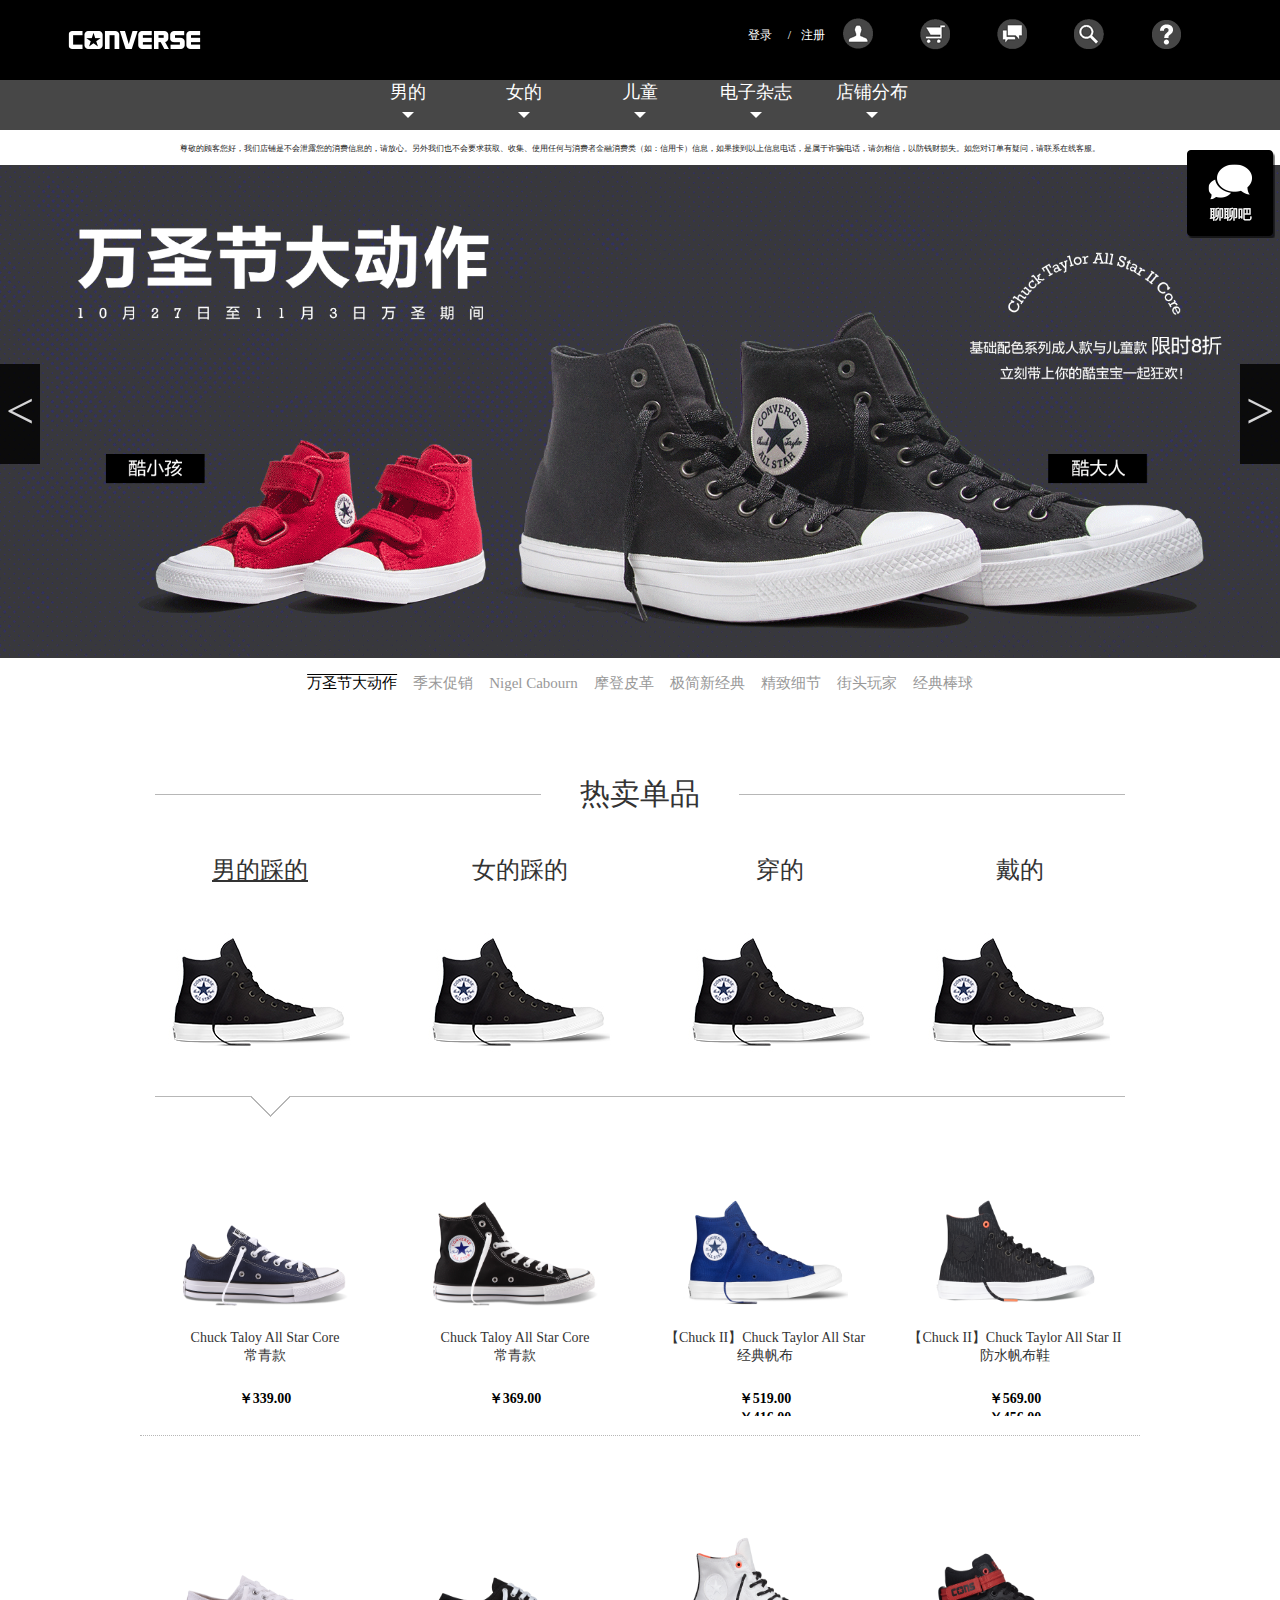
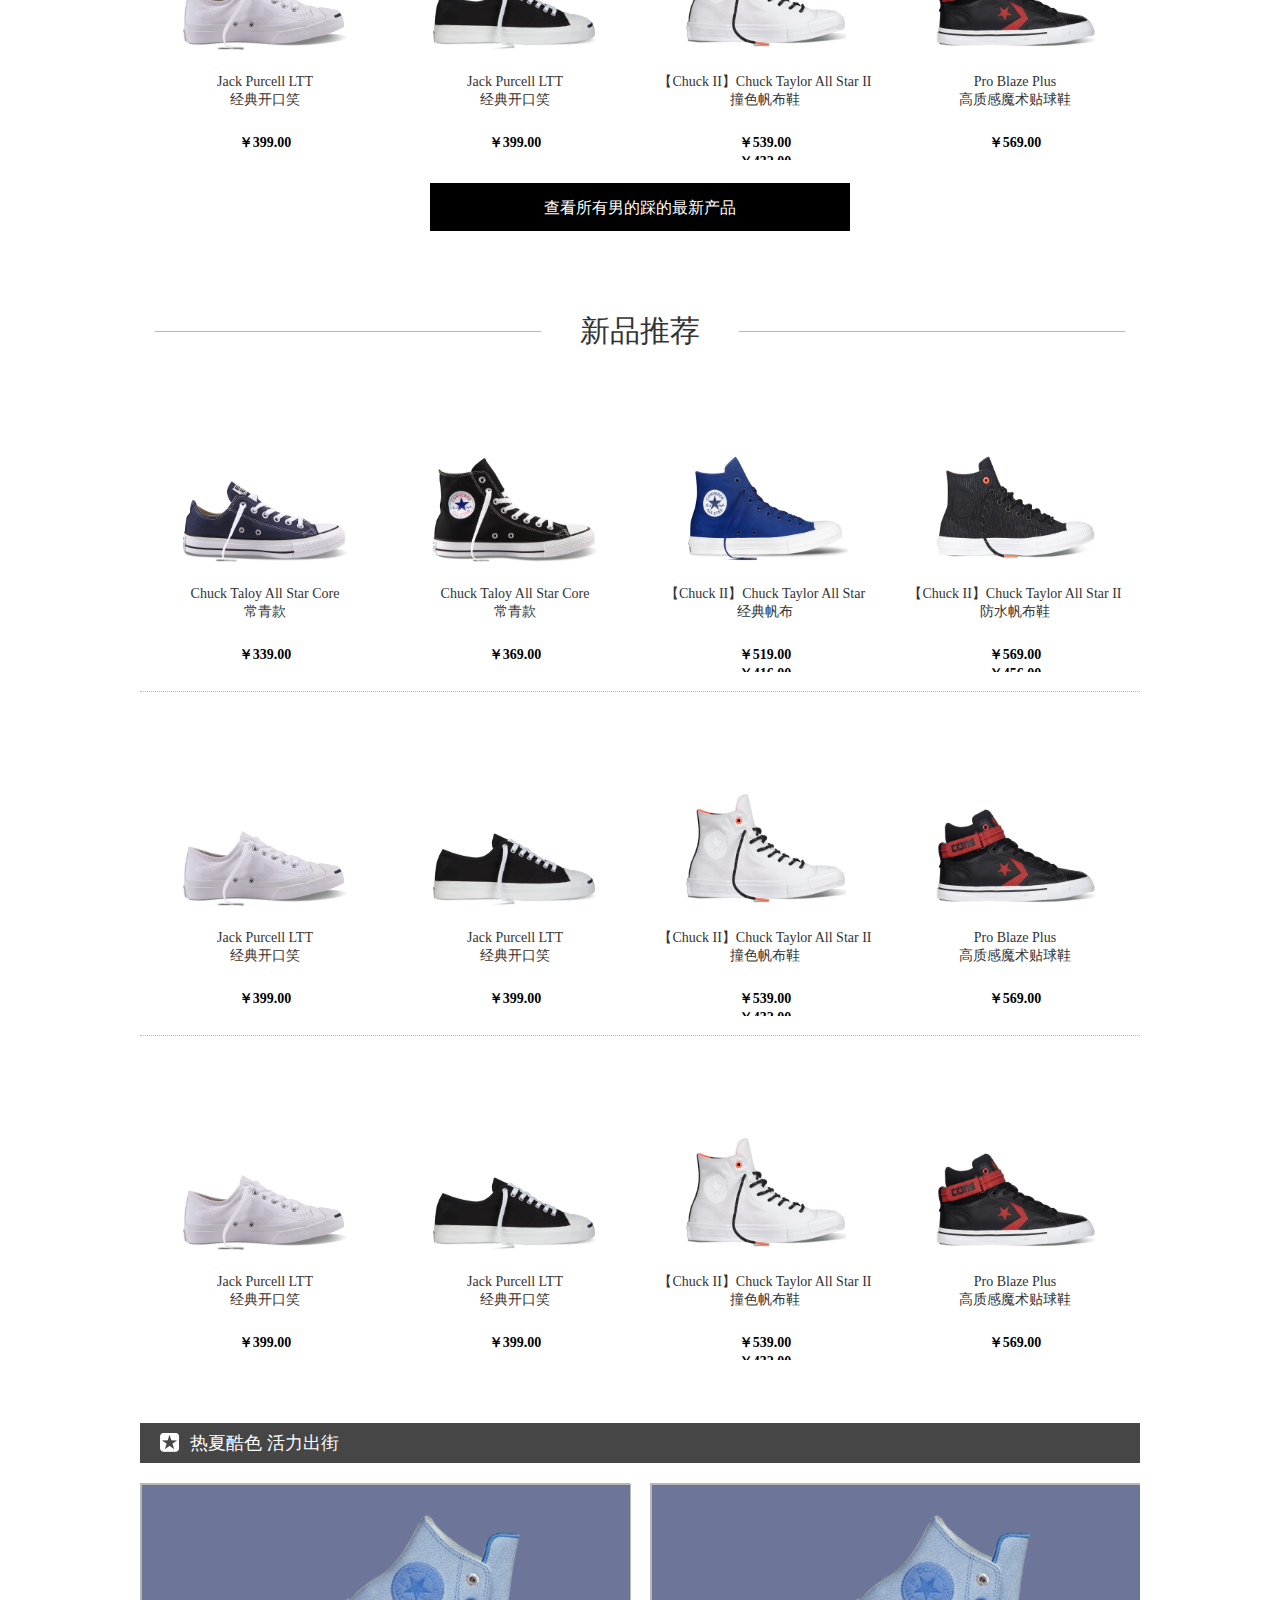
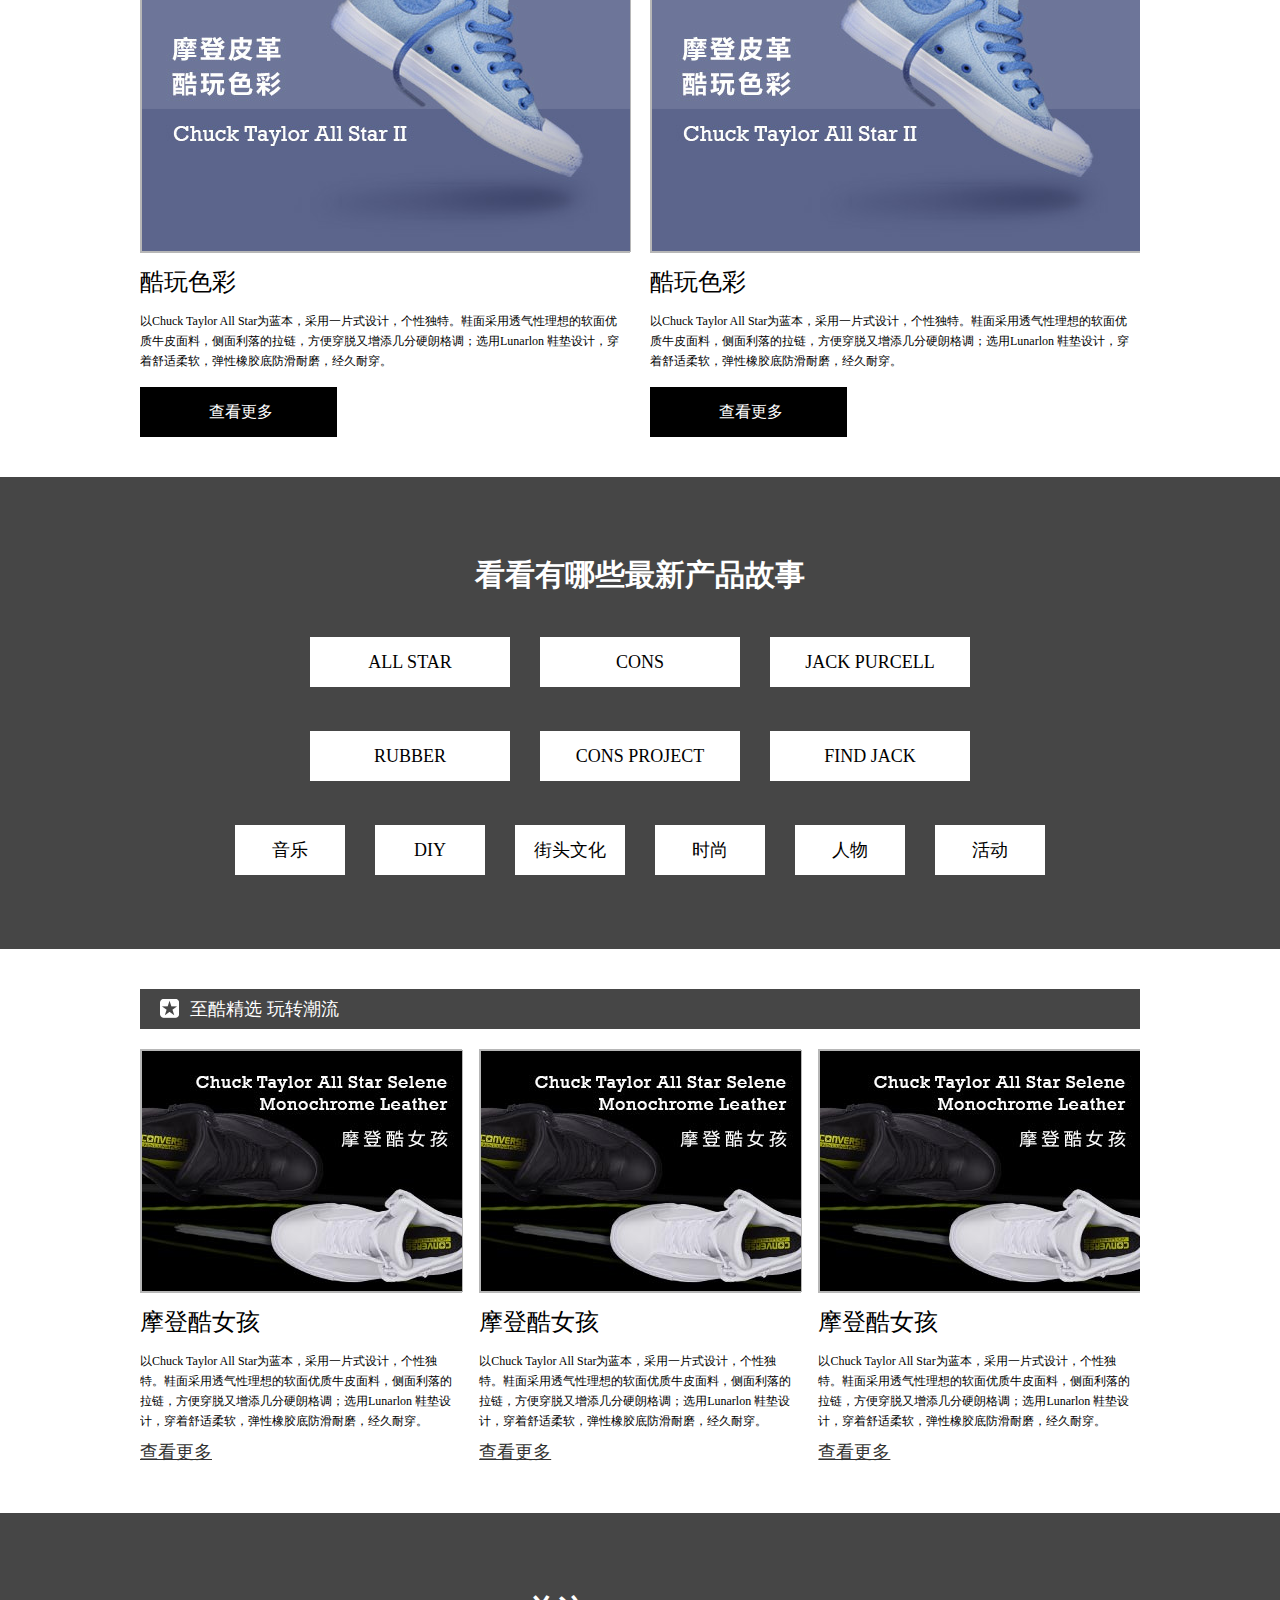
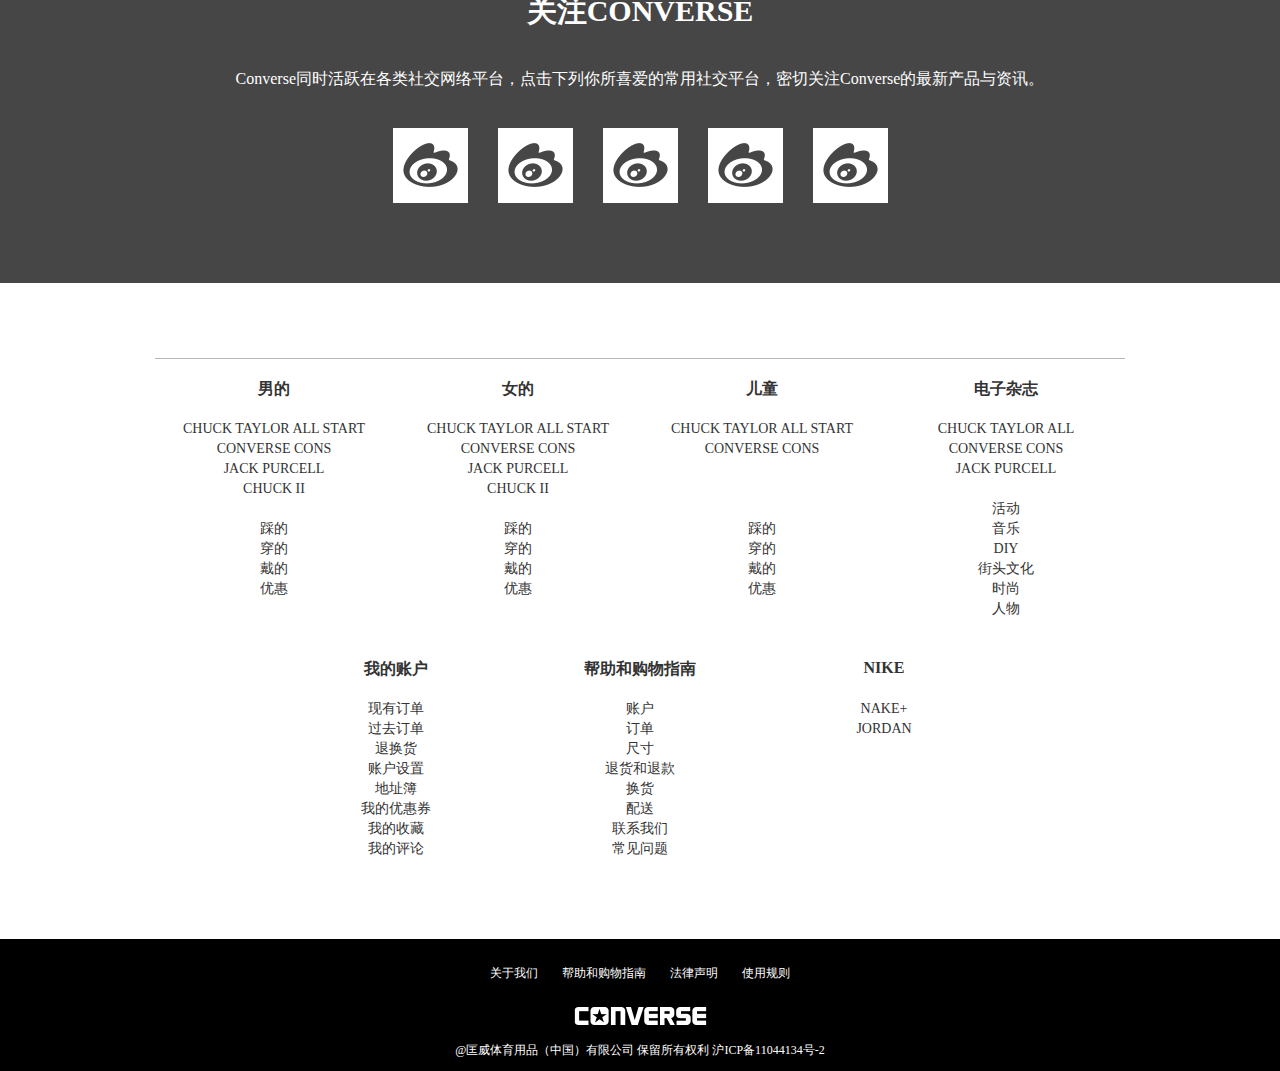
==== converse/index.html @ 23841993 "第一次项目提交" ====
<!doctype html>
<html>
	<head>
		<title>匡威(CONVERSE)中国官方商城 - 匡威官方网站,正品匡威全系列,新品首发独家平台</title>
		<meta charset = "utf-8" />
		<link rel="stylesheet" type="text/css" href="css/index_css.css"/>
		<style type="text/css">
		</style>
		<script type="text/javascript" src = "js/perfect_startMove.js"></script>
		<script type="text/javascript" src = "js/jquery-1.11.3.js"></script>
		<script type="text/javascript" src = "js/getjson.js"></script>
		<script type="text/javascript" src = "js/banner.js"></script>
		<script type="text/javascript" src = "js/topsport.js"></script>
		<script type="text/javascript" src = 'js/hot.js'></script>
		<script type = "text/javascript">
			$(function(){
				

			})
		</script>
	</head>
	<body>
		<div class = "nav_shadow"></div>
		<div class = "bgall"></div>
		<div class = "nav">
			<div class = "nav_top">
				<div class = "ntsmall">
					<div class = "logo"><a href="index.html"></a></div>
					<div class = "rgt"><a href=""><img src="img/help.png"/></a></div>
					<div class = "rgt search"><p><img src="img/search.png"/></p></div>
					<div class = "rgt"><p><img src="img/chatt.png"/></p></div>
					<div class = "rgt"><p><img src="img/shopcar.png"/></p></div>
					<div class = "rgt" style = "width: auto; font-size: 12px;">
						<p class = "log" style = "margin: 0; padding-right: 10px;  float: left;"><span>登录</span></p>
						<span style = "padding-right: 10px; float: left;">/</span>
						<p class = "reg" style = "margin: 0; padding-right: 12px; float: left;"><span>注册</span></p>
						<p class = "login" style = "margin-top: 10px; margin-left: 0; float: left;"><img src="img/users.png"/></p>
					</div>
				</div>
			</div>
			<div class = "conceal">
				<div class = "loding">
					<div class = "L-box">
						<div class = "lgn">
							<dl class = "tabL">
								<dt>还未注册？</dt>
								<div class = "reg taB">
									注册账户
								</div>
							</dl>
							<dl class = "tabC">
								<dt>您可以直接登录</dt>
								<dd class = "tCL"><a href=""></a></dd>
								<dd class = "tCL"><a href=""></a></dd>
								<dd class = "tCL"><a href=""></a></dd>
								<dd class = "tCL"><a href=""></a></dd>
								<dd class = "tCL"><a href=""></a></dd>
							</dl>
							<dl class = "tabR">
								<dt>已经成为会员？</dt>
								<dd class = "phNmb">
									<input text = "text"/>
									<span>邮箱/手机</span>
									<span class = "error">请输入有效的电子邮箱/手机号码！</span>
								</dd>
								<dd class = "psWrd">
									<input text = "text"/>
									<span>密码必须在6-12个字符之间！</span>
									<span class = "error"></span>
								</dd>
								<dd id = "mb0">
									<input text = "text" class = "verCod"/>
									<img src="" class = "verImg"/>
									<span>请输入验证码</span>
									<span class = "error"></span>
								</dd>
								<dd class = "change">
									<a href="">换一张</a>
								</dd>
								<dd style="margin-top: -15px;">
									<div style="font-size: 11px;">
										一旦登录，即表明你同意匡威的
										<a href="" style = "text-decoration: underline">法律声明</a>
										和
										<a href="" style = "text-decoration: underline">使用规则</a>
									</div>
								</dd>
								<dd class = "taB" style="margin-top: -20px;">登录</dd>
								<!-- <dd class = "btmbox">
									<div class="keeplog">保持登录状态</div>
									<div class="forgetkey">忘记密码？</div>
								</dd> -->
							</dl>
						</div>
						<div class = "rgn">
							<dl>
								<dd class = "reg-box">
									<ul>
										<li>
											手机号码<b>*</b>
											<div class = "li-box">
												<input type = "text"/>
												<span>135xxxx3333</span>
												<span class = "error">请输入11位有效中国手机号码！</span>
											</div>
										</li>
										<li>
											邮箱<b>*</b>
											<div class = "li-box">
												<input type = "text"/>
												<span>example@converse.com</span>
												<span class = "error">请输入有效的电子邮箱地址！</span>
											</div>
										</li>
										<li class = "mr0">
											性别<b>*</b>
											<div class = "li-box">
												<div class = ''>男的</div>
												<div class = ''>女的</div>
											</div>
										</li>
									</ul>
								</dd>
								<dd class = "reg-box">
									<ul>
										<li>
											输入密码<b>*</b>
											<div class = "li-box">
												<input type = "password"/>
												<span>密码至少为6位字符</span>
												<span class = "error">密码为6-12位字符！</span>
											</div>
										</li>
										<li>
											确认密码<b>*</b>
											<div class = "li-box">
												<input type = "password"/>
												<span>请再次输入密码</span>
												<span class = "error">抱歉，两次输入的密码不匹配！</span>
											</div>
										</li>
										<li class = "mr0">
											生日（年-月-日）<b>*</b>
											<div class = "li-box birth-box">
												<div class="selectbox">
													<span class="selectindex"></span>
													<select id="birthday-year">
														<option value="1954">1954</option>
														<option value="1955">1955</option>
														<option value="1956">1956</option>
														<option value="1957">1957</option>
														<option value="1958">1958</option>
														<option value="1959">1959</option>
														<option value="1960">1960</option>
														<option value="1961">1961</option>
														<option value="1962">1962</option>
														<option value="1963">1963</option>
														<option value="1964">1964</option>
														<option value="1965">1965</option>
														<option value="1966">1966</option>
														<option value="1967">1967</option>
														<option value="1968">1968</option>
														<option value="1969">1969</option>
														<option value="1970">1970</option>
														<option value="1971">1971</option>
														<option value="1972">1972</option>
														<option value="1973">1973</option>
														<option value="1974">1974</option>
														<option value="1975">1975</option>
														<option value="1976">1976</option>
														<option value="1977">1977</option>
														<option value="1978">1978</option>
														<option value="1979">1979</option>
														<option value="1980">1980</option>
														<option value="1981">1981</option>
														<option value="1982">1982</option>
														<option value="1983">1983</option>
														<option value="1984">1984</option>
														<option value="1985">1985</option>
														<option value="1986">1986</option>
														<option value="1987">1987</option>
														<option value="1988">1988</option>
														<option value="1989">1989</option>
														<option value="1990">1990</option>
														<option value="1991">1991</option>
														<option value="1992">1992</option>
														<option value="1993">1993</option>
														<option value="1994">1994</option>
														<option value="1995">1995</option>
														<option value="1996">1996</option>
														<option value="1997">1997</option>
														<option value="1998">1998</option>
														<option value="1999">1999</option>
														<option value="2000">2000</option>
														<option value="2001">2001</option>
														<option value="2002">2002</option>
														<option value="2003">2003</option>
														<option value="2004">2004</option>
														<option value="2005">2005</option>
														<option value="2006">2006</option>
														<option value="2007">2007</option>
														<option value="2008">2008</option>
														<option value="2009">2009</option>
														<option value="2010">2010</option>
														<option value="2011">2011</option>
														<option value="2012">2012</option>
														<option value="2013">2013</option>
														<option value="2014">2014</option>
														<option value="2015">2015</option>
														<option value="2016">2016</option>
													</select>
												</div>
												<div class="selectbox">
													<span class="selectindex"></span>
													<select id="birthday-month">
														<option value="1">1</option>
														<option value="2">2</option>
														<option value="3">3</option>
														<option value="4">4</option>
														<option value="5">5</option>
														<option value="6">6</option>
														<option value="7">7</option>
														<option value="8">8</option>
														<option value="9">9</option>
														<option value="10">10</option>
														<option value="11">11</option>
														<option value="12">12</option>
													</select>
												</div>
												<div class="selectbox mr0">
													<span class="selectindex"></span>
													<select id="birthday-date">
														<option value="1">1</option>
														<option value="2">2</option>
														<option value="3">3</option>
														<option value="4">4</option>
														<option value="5">5</option>
														<option value="6">6</option>
														<option value="7">7</option>
														<option value="8">8</option>
														<option value="9">9</option>
														<option value="10">10</option>
														<option value="11">11</option>
														<option value="12">12</option>
														<option value="13">13</option>
														<option value="14">14</option>
														<option value="15">15</option>
														<option value="16">16</option>
														<option value="17">17</option>
														<option value="18">18</option>
														<option value="19">19</option>
														<option value="20">20</option>
														<option value="21">21</option>
														<option value="22">22</option>
														<option value="23">23</option>
														<option value="24">24</option>
														<option value="25">25</option>
														<option value="26">26</option>
														<option value="27">27</option>
														<option value="28">28</option>
														<option value="29">29</option>
														<option value="30">30</option>
														<option value="31">31</option>
													</select>
												</div>
											</div>
										</li>
									</ul>
								</dd>
								<dd class = "reg-box mr0">
									<ul>
										<li>
											验证码 <b>*</b>
											<div class = "li-box mb5">
												<input type = "text" class = "verCod"/>
												<img src="" class = "verImg"/>
												<span>请输入验证码</span>
												<span class = "error">您填写的验证码有误，请重新输入！</span>
											</div>
											<div class = "change">
												<a href="">换一张</a>
											</div>
										</li>
										<li>
											短信验证码<b>*</b>
											<div class = "li-box mb5">
												<input type = "text" class = "verCod"/>
												<div class="btn-send-mobile">
													<h5 id="btn-descption">发送短信验证码</h5>
												</div>
												<span style="font-size:9px;">不用试了，反正是装饰(￢_￢)</span>
												<span class = "error">您填写的短信验证码有误，请重新输入！</span>
											</div>
										</li>
										<li class = "mr0">
											<div style="font-size: 11px;">
												一旦登录，即表明你同意匡威的
												<a href="" style = "text-decoration: underline">法律声明</a>
												和
												<a href="" style = "text-decoration: underline">使用规则</a>
											</div>
											<div class = "taB">
												注册账户
											</div>
										</li>
									</ul>
								</dd>
							</dl>
						</div>
					</div>
				</div>
				<div class = "sch">
					<input type = "text" placeholder = "想找什么随便搜"/>
					<div class = "sch_btn">
						<p>X</p>
						<button><img src="img/search.png"/></button>
					</div>
				</div>
			</div>
			<div class = "nav_tab">
				<div class = "tab_head">
					<ul></ul>
				</div>
				<div class = "nana" id = "nana1">
					<div class = "nanaTop">
						<ul></ul>
					</div>
						<div class = "centerline"></div>
					<div class = "nanaBtm">
						<ul></ul>
					</div>
				</div>
				<div class = "nana" id = "nana2">
					<div class = "nanaTop">
						<ul></ul>
					</div>
						<div class = "centerline"></div>
					<div class = "nanaBtm">
						<ul></ul>
					</div>
				</div>
				<div class = "nana" id = "nana3">
					<div class = "nanaTop">
						<ul></ul>
					</div>
						<div class = "centerline"></div>
					<div class = "nanaBtm">
						<ul></ul>
					</div>
				</div>
			</div>
		</div>
		<div class = "state">
			<a href="" style = "color: #222; font-size: 8px; ">尊敬的顾客您好，我们店铺是不会泄露您的消费信息的，请放心。另外我们也不会要求获取、收集、使用任何与消费者金融消费类（如：信用卡）信息，如果接到以上信息电话，是属于诈骗电话，请勿相信，以防钱财损失。如您对订单有疑问，请联系在线客服。</a>
		</div>
		<div class = "banner">
			<div class = "bmg">
				<ul></ul>
			</div>
			<div class = "menu">
				<ul class = "banbtn">
				</ul>
			</div>
			<div class = "bLeft">&lt;</div>
			<div class = "bRight">&gt;</div>
		</div>
		<div class = "main">
			<div class = "tit">
				<h4>热卖单品</h4>
			</div>
			<div>
				<div class = "main-top">
					
				</div>
				<div class = "main_line">
					<div class = "boult"></div>
				</div>
				<div class = "mt_0 mton">
					<div class = "hot1">
					</div>
					<div class = "hot2">
					</div>
				</div>
				<div class = "mt_1">
					<div class = "hot1">
					</div>
					<div class = "hot2">
					</div>
				</div>
				<div class = "mt_2">
					<div class = "hot1">
					</div>
					<div class = "hot2">
					</div>
				</div>
				<div class = "mt_3">
					<div class = "hot1">
					</div>
					<div class = "hot2">
					</div>
				</div>
			</div>
			<div class = "btn-bom">
			</div>
		</div>
		<div class = "main">
			<div class = "tit">
				<h4>新品推荐</h4>
			</div>
			<div class = "main_b">
				<div class = "news1">
				</div>
				<div class = "news2">
				</div>
				<div class = "news3">
				</div>
			</div>	
		</div>
		<div class = "cool col_t">
			<div class = "cool_title">
				<img src="img/star.png" />
				<span>热夏酷色 活力出街</span>
			</div>
			<div class = "ctm">
				<a href="html/allshop.html" class = "igc">
					<img src="img/hp-touts-161001.jpg"/>
					<div class = "ighov">
					</div>
				</a>
				<a href="">
					<h3>酷玩色彩</h3>
					<span>以Chuck Taylor All Star为蓝本，采用一片式设计，个性独特。鞋面采用透气性理想的软面优质牛皮面料，侧面利落的拉链，方便穿脱又增添几分硬朗格调；选用Lunarlon 鞋垫设计，穿着舒适柔软，弹性橡胶底防滑耐磨，经久耐穿。</span>
				</a>
				<a href="">
					<div class = "btn">
						<p>查看更多</p>
					</div>
				</a>
			</div>
			<div class = "ctm" style = "float: right; margin-right: 2px;">
				<a href="" class = "igc">
					<img src="img/hp-touts-161001.jpg"/>
					<div class = "ighov">
					</div>
				</a>
				<a href="">
					<h3>酷玩色彩</h3>
					<span>以Chuck Taylor All Star为蓝本，采用一片式设计，个性独特。鞋面采用透气性理想的软面优质牛皮面料，侧面利落的拉链，方便穿脱又增添几分硬朗格调；选用Lunarlon 鞋垫设计，穿着舒适柔软，弹性橡胶底防滑耐磨，经久耐穿。</span>
				</a>
				<a href="">
					<div class = "btn">
						<p>查看更多</p>
					</div>
					
				</a>
			</div>
		</div>
		<div class = "information story">
			<h1>看看有哪些最新产品故事</h1>
			<div class = "groupF">
				<a class = "longA" href="">ALL STAR</a>
				<a class = "longA" href="">CONS</a>
				<a class = "longA" href="">JACK PURCELL</a>
				<br />
				<a class = "longA" href="">RUBBER</a>
				<a class = "longA" href="">CONS PROJECT</a>
				<a class = "longA" href="">FIND JACK</a>
				<br />
				<a class = "shortA" href="">音乐</a>
				<a class = "shortA" href="">DIY</a>
				<a class = "shortA" href="">街头文化</a>
				<a class = "shortA" href="">时尚</a>
				<a class = "shortA" href="">人物</a>
				<a class = "shortA" href="">活动</a>
			</div>
		</div>
		<div class = "cool col_b">
			<div class = "cool_title">
				<img src="img/star.png" />
				<span>至酷精选 玩转潮流</span>
			</div>
			<div class = "cbs" style = "margin-left: 0;">
				<a href="" class = "igc">
					<img src="img/bottom-touts-ftw-161001.jpg"/>
					<div class = "ighov">
					</div>
				</a>
				<a href="">
					<h3>摩登酷女孩</h3>
					<span>以Chuck Taylor All Star为蓝本，采用一片式设计，个性独特。鞋面采用透气性理想的软面优质牛皮面料，侧面利落的拉链，方便穿脱又增添几分硬朗格调；选用Lunarlon 鞋垫设计，穿着舒适柔软，弹性橡胶底防滑耐磨，经久耐穿。</span>
				</a>
				<a href="">
					<p>查看更多</p>
				</a>
			</div>
			<div class = "cbs">
				<a href="" class = "igc">
					<img src="img/bottom-touts-ftw-161001.jpg"/>
					<div class = "ighov">
					</div>
				</a>
				<a href="">
					<h3>摩登酷女孩</h3>
					<span>以Chuck Taylor All Star为蓝本，采用一片式设计，个性独特。鞋面采用透气性理想的软面优质牛皮面料，侧面利落的拉链，方便穿脱又增添几分硬朗格调；选用Lunarlon 鞋垫设计，穿着舒适柔软，弹性橡胶底防滑耐磨，经久耐穿。</span>
				</a>
				<a href="">
					<p>查看更多</p>
				</a>
			</div>
			<div class = "cbs">
				<a href="" class = "igc">
					<img src="img/bottom-touts-ftw-161001.jpg"/>
					<div class = "ighov">
					</div>
				</a>
				<a href="">
					<h3>摩登酷女孩</h3>
					<span>以Chuck Taylor All Star为蓝本，采用一片式设计，个性独特。鞋面采用透气性理想的软面优质牛皮面料，侧面利落的拉链，方便穿脱又增添几分硬朗格调；选用Lunarlon 鞋垫设计，穿着舒适柔软，弹性橡胶底防滑耐磨，经久耐穿。</span>
				</a>
				<a href="">
					<p>查看更多</p>
				</a>
			</div>
		</div>
		<div class = "information atte">
			<h1>关注CONVERSE</h1>
			<p>Converse同时活跃在各类社交网络平台，点击下列你所喜爱的常用社交平台，密切关注Converse的最新产品与资讯。</p>
			<div class = "groupA">
				<a href=""></a>
				<a href=""></a>
				<a href=""></a>
				<a href=""></a>
				<a href=""></a>
			</div>
		</div>
		<div class = "typebg">
			<div class = "type">
				<div style = "width: 97%; margin: 20px auto; height: 1px; background-color: #B7B7B7;"></div>
				<dl>
					<dt><a href="">男的</a></dt>
					<dd><a href="">CHUCK TAYLOR ALL START</a></dd>
					<dd><a href="">CONVERSE CONS</a></dd>
					<dd><a href="">JACK PURCELL</a></dd>
					<dd class = "mgb20"><a href="">CHUCK II</a></dd>
					<dd><a href="">踩的</a></dd>
					<dd><a href="">穿的</a></dd>
					<dd><a href="">戴的</a></dd>
					<dd><a href="">优惠</a></dd>
				</dl>
				<dl>
					<dt><a href="">女的</a></dt>
					<dd><a href="">CHUCK TAYLOR ALL START</a></dd>
					<dd><a href="">CONVERSE CONS</a></dd>
					<dd><a href="">JACK PURCELL</a></dd>
					<dd class = "mgb20"><a href="">CHUCK II</a></dd>
					<dd><a href="">踩的</a></dd>
					<dd><a href="">穿的</a></dd>
					<dd><a href="">戴的</a></dd>
					<dd><a href="">优惠</a></dd>
				</dl>
				<dl>
					<dt><a href="">儿童</a></dt>
					<dd><a href="">CHUCK TAYLOR ALL START</a></dd>
					<dd><a href="">CONVERSE CONS</a></dd>
					<dd><a href="">&nbsp;</a></dd>
					<dd class = "mgb20"> <a href="">&nbsp;</a></dd>
					<dd><a href="">踩的</a></dd>
					<dd><a href="">穿的</a></dd>
					<dd><a href="">戴的</a></dd>
					<dd><a href="">优惠</a></dd>
				</dl>
				<dl>
					<dt><a href="">电子杂志</a></dt>
					<dd><a href="">CHUCK TAYLOR ALL</a></dd>
					<dd><a href="">CONVERSE CONS</a></dd>
					<dd class = "mgb20"><a href="">JACK PURCELL</a></dd>
					<dd><a href="">活动</a></dd>
					<dd><a href="">音乐</a></dd>
					<dd><a href="">DIY</a></dd>
					<dd><a href="">街头文化</a></dd>
					<dd><a href="">时尚</a></dd>
					<dd><a href="">人物</a></dd>
				</dl>
				<dl>
					<dt><a href="">我的账户</a></dt>
					<dd><a href="">现有订单</a></dd>
					<dd><a href="">过去订单</a></dd>
					<dd><a href="">退换货</a></dd>
					<dd><a href="">账户设置</a></dd>
					<dd><a href="">地址簿</a></dd>
					<dd><a href="">我的优惠券</a></dd>
					<dd><a href="">我的收藏</a></dd>
					<dd><a href="">我的评论</a></dd>
				</dl>
				<dl>
					<dt><a href="">帮助和购物指南</a></dt>
					<dd><a href="">账户</a></dd>
					<dd><a href="">订单</a></dd>
					<dd><a href="">尺寸</a></dd>
					<dd><a href="">退货和退款</a></dd>
					<dd><a href="">换货</a></dd>
					<dd><a href="">配送</a></dd>
					<dd><a href="">联系我们</a></dd>
					<dd><a href="">常见问题</a></dd>
				</dl>
				<dl>
					<dt><a href="">NIKE</a></dt>
					<dd><a href="">NAKE+</a></dd>
					<dd><a href="">JORDAN</a></dd>
				</dl>
			</div>
		</div>
		<div class = "footer-wrapper">
			<div class = "footer">
				<ul class = "footer-list">
					<li>
						<a href="">关于我们</a>
					</li>
					<li>
						<a href="">帮助和购物指南</a>
					</li>
					<li>
						<a href="">法律声明</a>
					</li>
					<li>
						<a href="">使用规则</a>
					</li>
				</ul>
				<a href="index.html"><div><img src="img/logo.png"/></div></a>
				<span class = "footer-bottom">@匡威体育用品（中国）有限公司 保留所有权利    沪ICP备11044134号-2</span>
			</div>
		</div>
		<div id = "chat">
			<a href="index.html"><img src = "img/SurferServer.gif"/></a>
		</div>
	</body>
</html>
---- converse/css/index_css.css ----
/*通用式*/
*{
	margin: 0;
	padding: 0;
	position: relative;
}
html,body{
	width: 100%;
	height: auto;
}
li{
	list-style: none;
}
a{
	color: #333;
	outline: medium none;
    text-decoration: none;
}
div{
	width: 100%;
	height: auto;
}
h1{
	color: #fff;
	display: inline-block;
    font-size: 30px;
    margin: 78px auto 35px
}
.cool_title{
	background: #464646;
	color: #fff;
}
.information{
	background: #464646;
	text-align: center;
}
#chat{
	width: 88px;
	height: 88px;
	position: absolute;
	top: 150px;
	right: 5px;
	z-index: 999;
}
/* 登录验证 */
.loding{
	background-color: #fff;
    position: relative;
    width: 100%;
    z-index: 101;
    height: auto;
}
.lgn{
	display: none;
    height: 317px;
    margin: 0 auto;
    max-width: 1000px;
    padding: 40px 0;
}
.rgn{
	display: none;
    height: 317px;
    margin: 0 auto;
    max-width: 1000px;
    padding: 40px 0;
}
#rBtn{
	display: block;
}
.tabL{
	float: left;
	height: 100%;
	width: 15%;
	display: inline-block;
}
.L-box{
	clear: both;
    content: "";
    display: block;
    font-size: 0;
    height: 0;
    height: 100%;
    margin: 0 auto;
    position: relative;
    width: 100%;
}
.lgn dt{
	font-size: 24px;
    margin-bottom: 20px;
    text-align: left;
    width: 100%;
}
.taB{
    content: "";
    display: inline-block;
    height: 28px;
    vertical-align: middle;
    width: 15px;
    background-color: #000;
    border: 1px solid #000;
    box-sizing: border-box;
    color: #fff;
    cursor: pointer;
    font-size: 18px;
    height: 40px;
    line-height: 38px;
    text-align: center;
    width: 100%;
}
.taB:hover{
	color: #000;
	background: #fff;
	transition-duration: 0.3s;
}
.tabC{
	float: left;
	border-left: 1px solid #999;
    border-right: 1px solid #999;
    margin: 0 6%;
    padding: 0 6%;
    width: 30%;
    height: 100%;
}
.tabC dd{
	cursor: pointer;
	float: left;
    height: 40px;
    margin: 0 12px 12px 0;
    width: 40px;
}
.tabC a{
	background: url(../img/topsina.png);
	background-color: transparent;
    display: block;
    height: 100%;
    text-indent: -1000em;
    width: 100%;
}
.tabR{
	width: 30%;
	display: inline-block;
	height: auto;
	float: left;
}
.tabR dd{
	line-height: 38px;
    margin-bottom: 20px;
    max-height: 40px;
    position: relative;
    width: 100%;
}
.L-box input{
	background: #fff;
	border: 1px solid #999;
    box-sizing: border-box;
    height: 40px;
    line-height: 30px;
    padding: 5px 5px 5px 18px;
    width: 100%;
}
.L-box span{
	color: #999;
    display: block;
    font-size: 12px;
    left: 18px;
    position: absolute;
    top: 0;
    z-index: 0;
}
#mb0{
	margin-bottom: 0;
}
.L-box .verCod{
	float: left;
    margin-right: 4.78%;
    width: 47.61%;
}
.L-box .verImg{
	display: inline-block;
    height: 40px;
    width: 47.61%;
}
.change{
	color: #000;
    height: 25px;
    line-height: 12px;
    margin: 0;
    text-align: right;
    text-decoration: underline;
}
.change a{
	font-size: 14px;
}
.btmbox{
	line-height: 20px;
}
.reg-box li{
	float: left;
    font-size: 13px;
    line-height: 20px;
    margin-right: 5%;
    width: 30%;
}
b{
	color: red;
}
.li-box{
	line-height: 40px;
    margin: 10px 0 25px;
    max-height: 40px;
    min-height: 40px;
    position: relative;
    width: 100%;
}
.mr0{
	margin-right:  0 !important;
}
.selectbox {
    border: 1px solid #ddd;
    box-sizing: border-box;
    float: left;
    height: 40px;
    line-height: 40px;
    margin-right: 5%;
    overflow: hidden;
    position: relative;
    width: 30%;
}
.selectindex{
	text-align: center;
}
.mb5{
	margin-bottom: 5px;
}
.L-box .error{
	color: red;
    left: 0;
    top: 30px;
}
.btn-send-mobile{
	background-color: #848484;
    display: inline-block;
    height: 100%;
    max-width: 142px;
    min-width: 77px;
    width: 47%;
}
#btn-descption{
	-moz-user-select: none;
    color: white;
    text-align: center;
}
/*top show*/
.logo a{
	display: block;
	width: 100%;
	height: 100%;
}
.nav_shadow{
	height: 130px;
}
.bgall{
	background: url(../img/blackbg.png);
	display: none;
    height: 100%;
    position: absolute;
    top: 0;
    width: 100%;
    z-index: 1000;
}
.conceal{
	height: auto;
	background-color: #fff;
    position: relative;
    width: 100%;
    z-index: 101;
}
.sch{
	display: none;
    height: 40px;
    margin: 0 auto;
    max-width: 1000px;
    padding: 20px 0;
    position: relative;
}
.sch input{
	border: 0 none;
    color: #999;
    font-family: "Rockwell","fzlthjw","微软雅黑","Microsoft YaHei","黑体","SimHei";
    font-size: 24px;
    height: 100%;
    line-height: 40px;
    padding: 0;
}
.sch_btn{
	height: 50%;
    position: absolute;
    right: 0;
    top: 25%;
    width: auto;
}
.sch_btn button,.sch_btn p{
	background-color: transparent;
	background-repeat: no-repeat;
	cursor: pointer;
	float: right;
	height: 32px;
	margin-left: 20px;
	margin-top: 5px;
	width: 32px;
	border-radius: 50%;
}
.sch_btn p{
	color: #fff;
	background-color:#474747;
	text-align: center;
	line-height: 32px;
	border-radius: 50% ;
}
.nav{
	position: fixed;
	top:0;
	z-index: 101; 
	display: block;
}
.nav .nav_top{
	clear: both;
	width: auto;
	height: 80px;
	line-height: 70px;
	background: black;
	color: white;
	padding: 0 84px 0 68px;
}
.nav .nav_top .ntsmall{
	position: relative;
	display: inline-block;
	float: left;
	overflow: hidden;
	max-width: 100%;
	height: auto;
	margin: 0 auto;
}
.nav .nav_top .ntsmall .logo{
	background: url(../img/logo.png);
	display: inline-block;
	float: left;
	width: 133px;
	height: 19px;
	margin-top: -10px;
	position: absolute;
	top: 50%;
	z-index: 130;
	overflow: hidden;
}
.nav .nav_top .ntsmall .rgt{
	height: auto;
	width: auto;
	float: right;
	display: inline-block;
	color: white;
	display: inline-block;
	color: #fff;
}
.nav .nav_top .ntsmall .rgt p{
	cursor: pointer;
	display: inline-block;
	width: 30px;
	height: 30px;
	margin: 10px 15px 0 32px;
	color: #fff;
}
.nav .nav_top .ntsmall .rgt a{
	cursor: pointer;
	display: inline-block;
	width: 30px;
	height: 30px;
	margin: 10px 15px 0 32px;
	color: #fff;
}
.nav .nav_tab .tab_head{
	background: #474747;
	height: 50px;
    margin: 0 auto;
    text-align: center;
    width: 100%;
    overflow: hidden;
}
.nav .nav_tab .tab_head ul{
	display: inline-block;
    height: 100%;
}
.tab_head li{
	cursor: pointer;
    float: left;
    height: inherit;
    min-width: 110px;
    padding: 0 3px;
    position: relative;
    cursor: auto;
}
.tab_head a{
	box-sizing: border-box;
    color: white;
    display: inline-block;
    font-size: 18px;
    font-weight: normal;
    height: inherit;
    line-height: inherit;
    padding: 0 0.625em;
    text-transform: uppercase;
    position: relative;
}
.tab_head a i{
	display: block;
	border-color: white transparent transparent;
    border-style: solid;
    border-width: 6px;
    bottom: 6px;
    height: 0;
    left: 50%;
    right: auto;
    top: auto;
    margin-left: -6px;
    position: absolute;
    width: 0;
}
.nana{
	background-color: #fff;
   	display: none;
    height: 0;
    left: 0;
    filter: alpha(opacity=0);
    opacity: 0;
    position: absolute;
    top: 100%;
    width: 100%;
    z-index: 200;
}
.nana ul{
	height: auto;
    left: 9%;
    margin: 0 auto;
    max-width: 1000px;
    overflow: hidden;
    position: relative;
    text-align: left;
}
.nana ul li {
	display: inline-block;
    margin: 0;
    max-width: 130px;
    min-width: 90px;
    padding: 0;
    width: 13%;
}
.nana ul li a{
	color: #000;
    display: block;
    position: relative;
}
.nana ul li a img{
	width: 130px;
}
.nana ul li a span{
	bottom: 15px;
    display: block;
    font-size: 14px;
    left: 0;
    line-height: 15px;
    position: absolute;
    text-align: center;
    width: 100%;
}
.nana ul li a:hover{
	color: #999;
	text-decoration: underline;
	transition-duration: 0.3s;
}
.nana .centerline{
	background-color: #b7b7b7;
    clear: both;
    height: 1px;
    width: 100%;
}
.state{
	overflow: hidden;
	padding: 12px 0;
	line-height: 8px;
	text-align: center;
}
/*banner GO*/
.banner{
	position: relative;
	width: 100%;
	height: 493px;
	overflow: hidden;
	padding-bottom: 36px;
}
.bmg{
	width: 100%;
	height: 493px;
	position: absolute;
	overflow: hidden;
	display: block;
}
.bmg ul li{
	float: left;
	position: absolute;
	top: 0;
	opacity: 0;
	filter:alpha(opacity:0);
	z-index: 1;
}
.bmg a{
	float: left;
	width: 100%;
	height: auto;
	display: block;
}
.bmg img{
	display: block;
	float: left;
	width: 100%;
	height: 100%;
	padding-bottom: 5px;
}
.banner .bLeft{
	background: black;
	color: #fff;
	filter: alpha(opacity=80);
	opacity: 0.8;
	font-size: 50px;
	text-align: center;
	line-height: 95px;
	width: 40px;
	height: 100px;
	cursor: pointer;
	position: absolute;
	z-index: 98;
	top: 50%;
	margin-top: -66px;
	left: 0;
}
.banner .bRight{
	background: black;
	color: #fff;
	filter: alpha(opacity=80);
	opacity: 0.8;
	font-size: 50px;
	text-align: center;
	line-height: 95px;
	width: 40px;
	height: 100px;
	cursor: pointer;
	position: absolute;
	z-index: 98;
	top: 50%;
	margin-top: -66px;
	right: 0;
}
.menu{
	position: absolute;
	bottom: 0;
}
.banbtn{
	height: 36px;
    left: 0;
    margin: 0 auto;
    position: relative;
    text-align: center;
    top: 0;
    width: 100%;
    z-index: 10;
}
.banbtn li{
	border-top: 1px solid #fff;
    color: #999;
    cursor: pointer;
    display: inline-block;
    font-size: 15px;
    height: 15px;
    margin: 10px 8px 8px;
    padding: 5px 0;
}
.bmg .bactive{
	opacity: 1;
	filter:alpha(opacity:100);
	z-index: 2;
}
.banbtn .select{
	color: #000;
	text-decoration: overline;
	transition-duration: 0.4s;
}
/*body start*/
.main{
	max-width: 1000px;
	width: 100%;
	height: auto;
	margin: 0 auto;
	margin-top: 80px;
	overflow: hidden;
}
.tit h4{
	text-align: center;
	font-weight: 100;
	color: #333333;
	display: inline-block;
	background: white;
	text-align: center;
	font-size: 30px;
	height: 30px;
	line-height: 30px;
	padding: 0 4%; 
	position: relative;
	top: -15px;
	margin: 0 auto;
}
.tit{
	height: 30px;
    max-width: 1000px;
	text-align: center;
	width: 97%;
	height: 1px;
	background: #b7b7b7;
	position: relative;
	margin: 20px auto;
}
.main-top{
	width: 100%;
	height: auto;
	display: block;
	position: relative;
	overflow: hidden;
}
.main_line{
	background-color: #b7b7b7;
    content: "";
    height: 1px;
    left: 1.5%;
    position: absolute;
    width: 97%;
}
.main_line .boult{
	background: transparent url("../img/active.png") no-repeat scroll 0 0;
    height: 21px;
    left: 12%;
    margin-left: -20px;
    position: absolute;
    top: 0;
    width: 39px;
}
.main .main-top .main-head{
	display: inline-block;
    float: left;
    margin-top: 40px;
    text-align: center;
	width: 24%;
    height: auto;
}
.main-top .padlf{
	padding-left: 2%;
}
.main .main-top .main-head a{
	text-align: center;
	display: inline-block;
	overflow: hidden;
	color: #333;
	font-size: 24px;
    line-height: 30px;
}
.main .main-top .main-head a p{
	margin: 0 auto;
}
.main-head a img{
	height: auto;
    max-width: 100%;
}
.main dl:hover{
	border: 1px solid #b7b7b7;
    transition-duration: 0.3s;
}
.hot1,.news1,.news2{
	box-sizing: border-box;
	border-bottom: 1px dotted #b7b7b7;
    display: inline-block;
    margin: 20px auto 0;
    padding-bottom: 19px;
    position: relative;
    width: 100%;
}
.hot2,.news3{
	box-sizing: border-box;
	border: 0 none;
    margin-bottom: -36px;
    display: inline-block;
    margin: 20px auto 0;
    padding-bottom: 19px;
    position: relative;
    width: 100%;
}
.main .btn-bom{
	height: auto;
    margin: 0 auto;
    text-align: center;
    width: auto;
}
.main .btn-bom a{
	background-color: #000;
    border: 1px solid #000;
    box-sizing: border-box;
    color: #fff;
    /* display: inline-block; */
    font-size: 16px;
    height: 48px;
    line-height: 48px;
    padding: 0 25px;
    text-align: center;
    width: 42%;
}
.mt_0,.mt_1,.mt_2,.mt_3,.btn_0,.btn_1,.btn_2,.btn_3{
	display: none; 
}
.btn-bom a:hover{
	background: #fff;
	color: #000;
}
.mton,.bton{
	margin: 0 auto;
	display: block;
}
.main dl{
	box-sizing: border-box;
	position: relative;
	float: left;
	width: 25%;
	height: 300px;
	overflow: hidden;
}
.main dl dt{
	height: 180px;
    margin: 0 auto;
    padding-top: 10px;
    margin-bottom: 9.1%;
    width: 165px;
}
.main dl dt img{
	
	width: 100%;
	height: 100%;
}
.main dl dd{
	font-size: 14px;
	font-weight: bold;
	display: inline-block;
	line-height: 18px;
    text-align: center;
    width: 100%;
}
.main dl dd a{
	font-weight: 100;
	font-size: 14px;
	line-height: 18px;
	display: inline-block;
	color: #333;
	height: 55px;
    margin-bottom: 5px;
}
.cool{
	margin: 40px auto;
	max-width: 1000px;
	height: auto;
	display: block;
	position: relative;
	overflow: hidden;
}
.cool_title{
	width: 100%;
	color: #fff;
	font-size: 18px;
	line-height: 40px;
	margin-bottom: 20px;
}
.cool_title img{
	color:white;
	float:left;
	margin: 10px 11px 0 20px;
}
.col_t .ctm{
	float: left;
	height: auto;
	width: 48.8%;
}
.ctm a{
	width: 100%;
	height: 100%;
}
.ctm a .btn{
 	display: inline-block;
    font-size: 16px;
    height: 48px;
    line-height: 48px;
    padding: 0 3px 0 7px;
    text-align: center;
    width: 38%;
	border: 1px solid #000;
	margin-top: 16px;
	background: #000;
	color: #fff;
}
.ighov{
	display: none;
	height: 100%;
    left: 0;
    position: absolute;
    text-align: center;
    top: 0;
    width: 100%;
    background: url(../img/blackbg.png);
    filter:alpha(opacity=30);
    opacity: 0.3;
}
.ctm a .btn:hover{
	background: #fff;
	color: #000;
}
.col_b .cbs{
	height: auto;
	width: 32%;
	margin-left: 1.92%;
	float: left;
}
.cool a{
	color: #000;
	position: relative;
}
.cool a:hover{
	color: #999;
}
.cool .igc,.igc img{
	margin: 0;
	padding: 0;
	border: 1px solid #b7b7b7;
    display: block;
    height: 100%;
    position: relative;
    width: 100%;
}
.cool h3{
	font-size: 24px;
	margin: 13px 0;
	font-weight: 100;
}
.cool a:hover h3{
	text-decoration: underline;
}
.cool a span{
	display: block;
	font-size: 12px;
	line-height: 20px;
	height: auto;
}
.cbs p{
	display: inline-block;
	border: none;
	color: #333;
	background: #fff;
	font-size: 18px;
	height: 42px;
	line-height: 42px;
	width: 33%;
	text-decoration: underline;
}
.cbs p:hover{
	color: #999;
}
.story{
	text-align: center;
	height: auto;
	padding-bottom: 70px;
}
.story .groupF{
	border: 0 solid #f00;
    height: auto;
    margin: 6px auto 0;
    max-width: 1000px;
    text-align: center;
    width: 100%;
}
.groupF a{
	display: inline-block;
    font-size: 18px;
    height: 50px;
    line-height: 50px;
    margin: 0 1.3%;
    text-align: center;
    width: 20%;
    overflow: hidden;
    color: black;
    background: white;
    margin-bottom: 40px;
}
.groupF .shortA{
	margin: 0 1.3%;
    width: 11%;
} 
.groupF a:hover{
	background: black;
	color: white;
}
.atte{
	text-align: center;
}
.atte p{
	font-size: 16px;
	line-height: 24px;
	color: #fff;
}
.atte .groupA{
	display: block;
	clear: both;
	height: auto;
    margin: 37px auto 0;
    padding-bottom: 80px;
    text-align: center;
    width: 525px;
    overflow: hidden;
}
.atte .groupA a{
	display: block;
	float: left;
	margin: 0 15px;
	width: 75px;
	height: 75px;
	background: url(../img/sina.png);
}
.atte .groupA a:hover{
	background: url(../img/sina_hover.png);
}
.type{
	margin: 75px auto 0;
	text-align: center;
	max-width: 1000px;
	position: relative;
}
.type a{
	display: inline-block;
	color: #333;
}
.type dt{
	font-size: 16px;
	height: 20px;
	font-weight: bold;
	margin-bottom: 20px;
}
.type dd{
	font-size: 14px;
	line-height: 20px;	
}
.type a:hover{
	color: #999;
}
.type dl{
	display: inline-block;
	min-height: 280px;
	width: 24%;
	vertical-align: top;
}
.mgb20{
	margin-bottom: 20px;
}
/*底部声明*/
.footer-wrapper{
	background: black;
	color: white;
}
.footer{
	text-align: center;
	max-width: 1000px;
	margin: 0 auto;
	padding-bottom: 5px;
}
.footer-list{
	line-height: 30px;
	text-align: center;
	padding: 18px 0;
}
.footer-list li{
	display: inline-block;
	margin: 0 10px;
}
.footer-list li a{
	font-size: 12px;
	color: white;
	text-align: center;
}
.footer a{
	display: inline-block;
}
.footer a div img{
	display: block;
}
.footer .footer-bottom{
	display: block;
	width: 100%;
	margin: 12px auto;
	font-size: 12px;
	height: 12px;
	position:　absolute;
	bottom: 0;
}
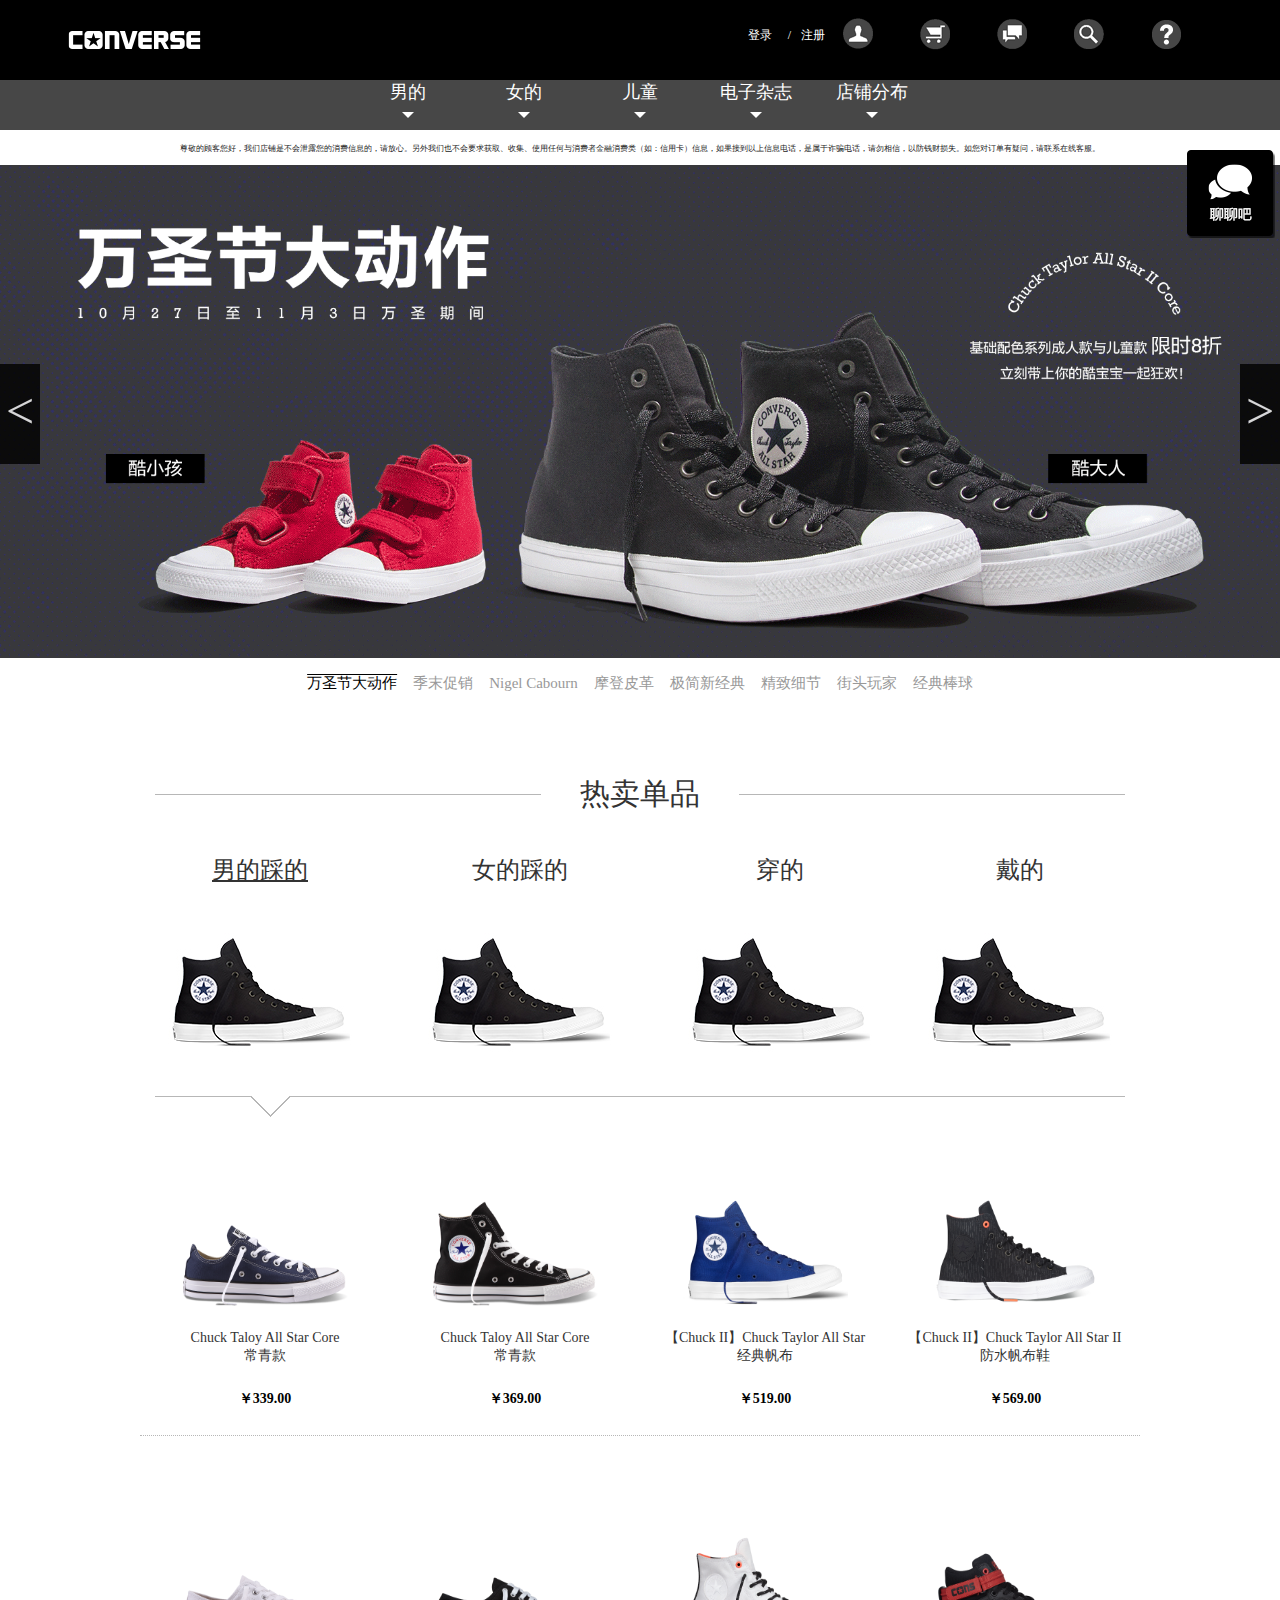
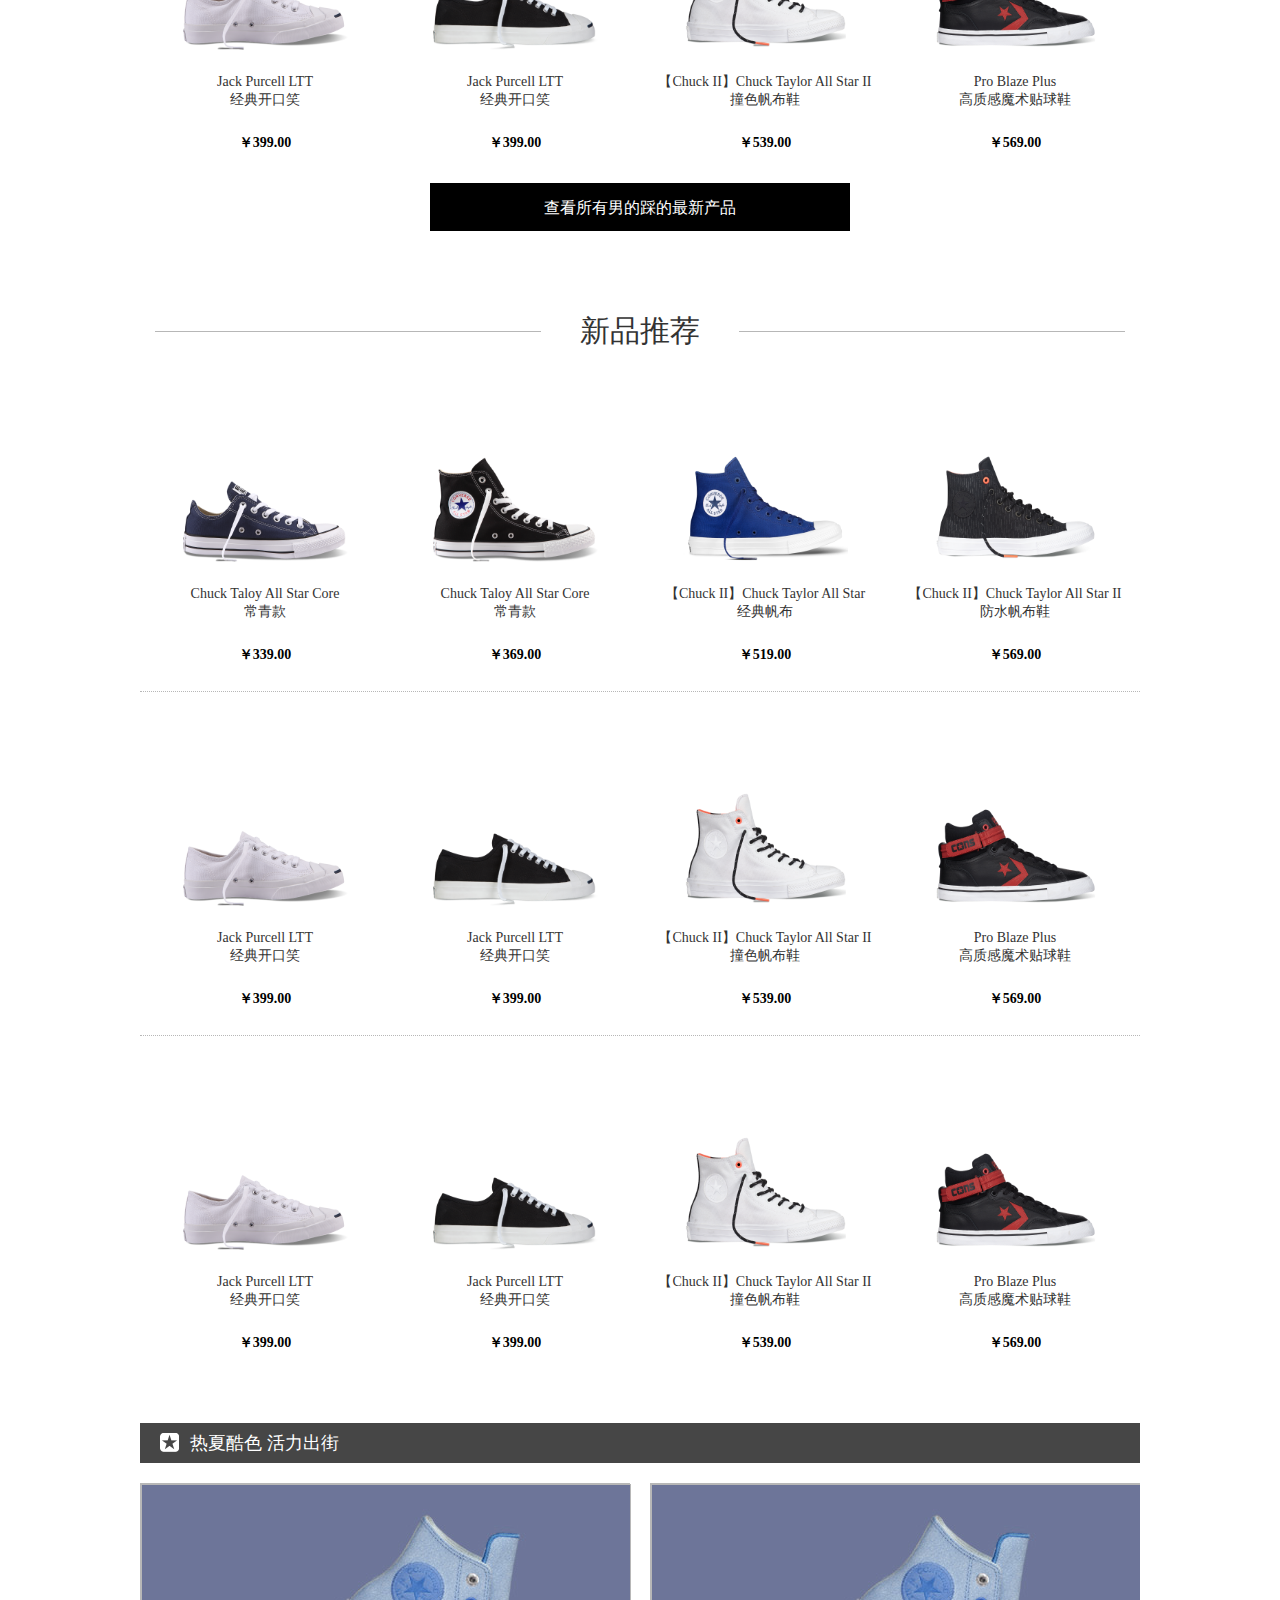
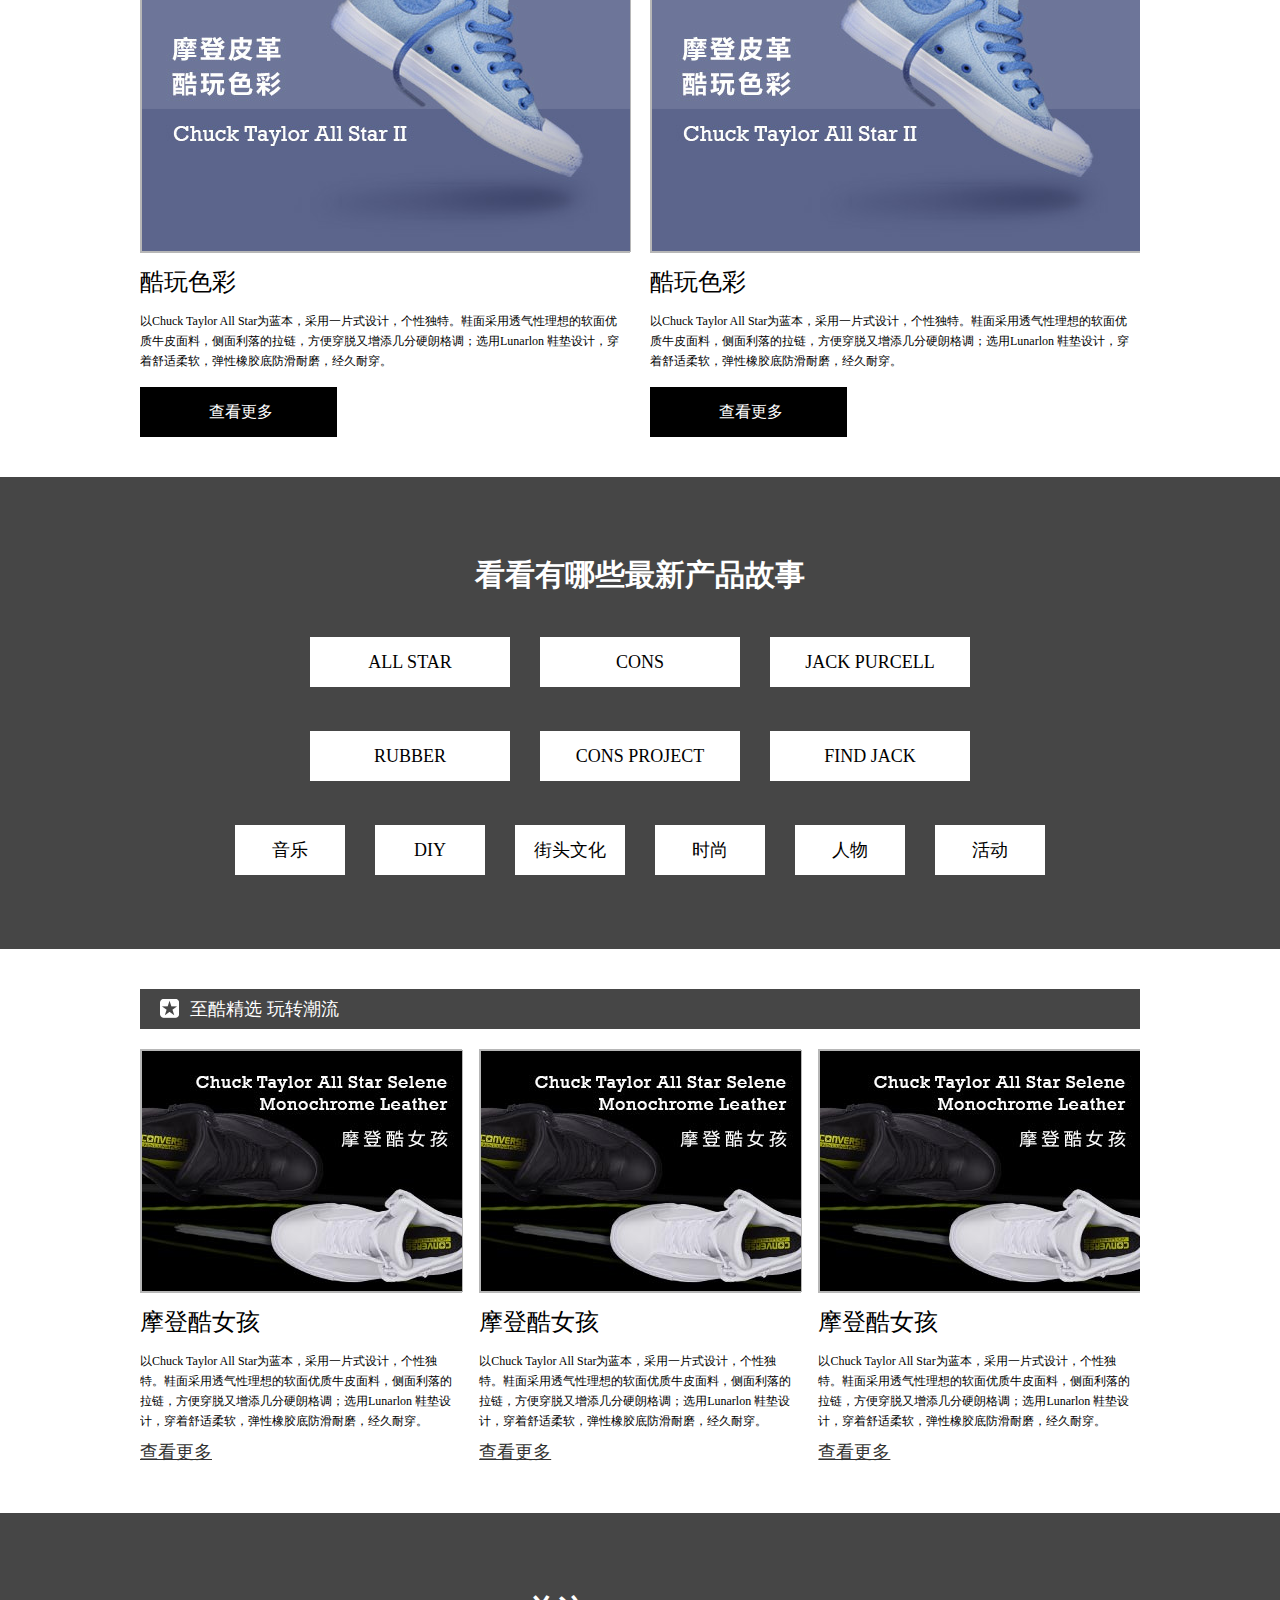
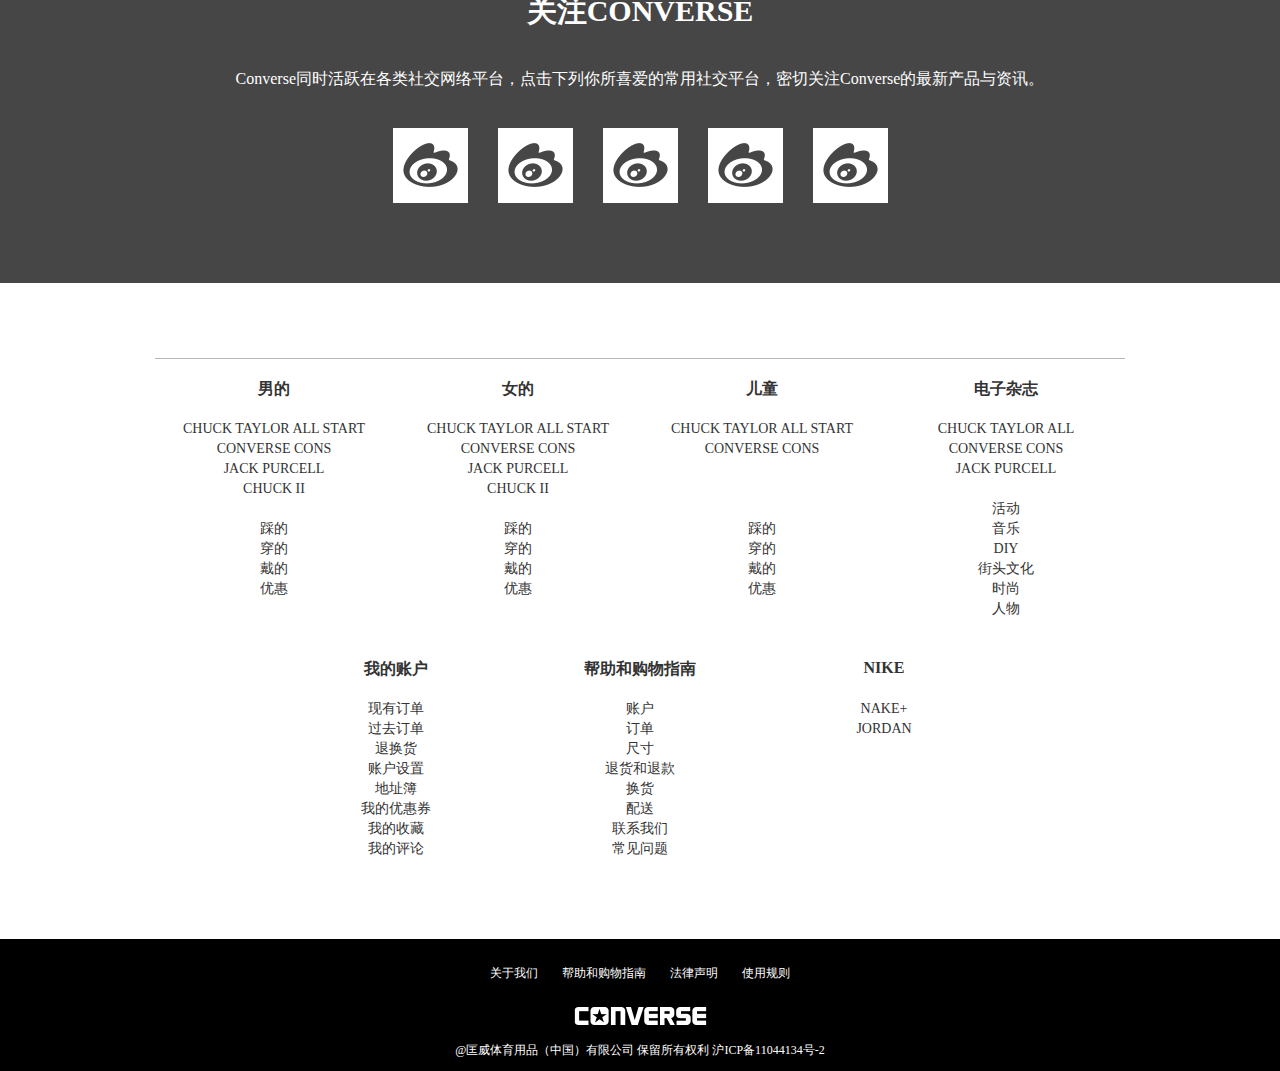
==== commit 0266caf6: "4次修改" ====
--- a/converse/index.html
+++ b/converse/index.html
@@ -8,10 +8,14 @@
 		</style>
 		<script type="text/javascript" src = "js/perfect_startMove.js"></script>
 		<script type="text/javascript" src = "js/jquery-1.11.3.js"></script>
+		<script type="text/javascript" src = "js/jquery.cookie.js"></script>
 		<script type="text/javascript" src = "js/getjson.js"></script>
 		<script type="text/javascript" src = "js/banner.js"></script>
 		<script type="text/javascript" src = "js/topsport.js"></script>
 		<script type="text/javascript" src = 'js/hot.js'></script>
+		
+		<script type="text/javascript" src="js/login.js"></script>
+		
 		<script type = "text/javascript">
 			$(function(){
 				
@@ -29,7 +33,7 @@
 					<div class = "rgt"><a href=""><img src="img/help.png"/></a></div>
 					<div class = "rgt search"><p><img src="img/search.png"/></p></div>
 					<div class = "rgt"><p><img src="img/chatt.png"/></p></div>
-					<div class = "rgt"><p><img src="img/shopcar.png"/></p></div>
+					<div class = "rgt"><a href="html/shop_cart.html" style="margin: 0;padding:0;width: 100%;height: 100%;"><p><img src="img/shopcar.png"/></p></a></div>
 					<div class = "rgt" style = "width: auto; font-size: 12px;">
 						<p class = "log" style = "margin: 0; padding-right: 10px;  float: left;"><span>登录</span></p>
 						<span style = "padding-right: 10px; float: left;">/</span>
@@ -59,17 +63,17 @@
 							<dl class = "tabR">
 								<dt>已经成为会员？</dt>
 								<dd class = "phNmb">
-									<input text = "text"/>
+									<input value="" type = "text" class = "emlph"/>
 									<span>邮箱/手机</span>
 									<span class = "error">请输入有效的电子邮箱/手机号码！</span>
 								</dd>
 								<dd class = "psWrd">
-									<input text = "text"/>
+									<input value="" type = "password" class = "pw"/>
 									<span>密码必须在6-12个字符之间！</span>
 									<span class = "error"></span>
 								</dd>
 								<dd id = "mb0">
-									<input text = "text" class = "verCod"/>
+									<input value="" type = "text" class = "verCod"/>
 									<img src="" class = "verImg"/>
 									<span>请输入验证码</span>
 									<span class = "error"></span>
@@ -85,7 +89,7 @@
 										<a href="" style = "text-decoration: underline">使用规则</a>
 									</div>
 								</dd>
-								<dd class = "taB" style="margin-top: -20px;">登录</dd>
+								<dd class = "taB" id = "login" style="margin-top: -20px;">登录</dd>
 								<!-- <dd class = "btmbox">
 									<div class="keeplog">保持登录状态</div>
 									<div class="forgetkey">忘记密码？</div>
@@ -99,7 +103,7 @@
 										<li>
 											手机号码<b>*</b>
 											<div class = "li-box">
-												<input type = "text"/>
+												<input value = "" type = "text" class = "ph"/>
 												<span>135xxxx3333</span>
 												<span class = "error">请输入11位有效中国手机号码！</span>
 											</div>
@@ -107,7 +111,7 @@
 										<li>
 											邮箱<b>*</b>
 											<div class = "li-box">
-												<input type = "text"/>
+												<input value = "" type = "text" class = "eml"/>
 												<span>example@converse.com</span>
 												<span class = "error">请输入有效的电子邮箱地址！</span>
 											</div>
@@ -115,8 +119,10 @@
 										<li class = "mr0">
 											性别<b>*</b>
 											<div class = "li-box">
-												<div class = ''>男的</div>
-												<div class = ''>女的</div>
+												<!--<div class = ''>男的</div>
+												<div class = ''>女的</div>-->
+												<div class = "sex"><input type="radio" name="sex">男的</div>
+												<div class = "sex"><input type="radio" name="sex">女的</div>
 											</div>
 										</li>
 									</ul>
@@ -126,7 +132,7 @@
 										<li>
 											输入密码<b>*</b>
 											<div class = "li-box">
-												<input type = "password"/>
+												<input value = "" type = "password" class="pw"/>
 												<span>密码至少为6位字符</span>
 												<span class = "error">密码为6-12位字符！</span>
 											</div>
@@ -134,7 +140,7 @@
 										<li>
 											确认密码<b>*</b>
 											<div class = "li-box">
-												<input type = "password"/>
+												<input value = "" type = "password" class="pw2"/>
 												<span>请再次输入密码</span>
 												<span class = "error">抱歉，两次输入的密码不匹配！</span>
 											</div>
@@ -272,7 +278,7 @@
 										<li>
 											验证码 <b>*</b>
 											<div class = "li-box mb5">
-												<input type = "text" class = "verCod"/>
+												<input value = "" type = "text" class = "verCod"/>
 												<img src="" class = "verImg"/>
 												<span>请输入验证码</span>
 												<span class = "error">您填写的验证码有误，请重新输入！</span>
@@ -284,7 +290,7 @@
 										<li>
 											短信验证码<b>*</b>
 											<div class = "li-box mb5">
-												<input type = "text" class = "verCod"/>
+												<input value = "" type = "text" class = "verCod"/>
 												<div class="btn-send-mobile">
 													<h5 id="btn-descption">发送短信验证码</h5>
 												</div>
@@ -299,7 +305,7 @@
 												和
 												<a href="" style = "text-decoration: underline">使用规则</a>
 											</div>
-											<div class = "taB">
+											<div class = "taB" id = "register">
 												注册账户
 											</div>
 										</li>
@@ -310,13 +316,14 @@
 					</div>
 				</div>
 				<div class = "sch">
-					<input type = "text" placeholder = "想找什么随便搜"/>
+					<input value = "" type = "text" placeholder = "想找什么随便搜"/>
 					<div class = "sch_btn">
 						<p>X</p>
 						<button><img src="img/search.png"/></button>
 					</div>
 				</div>
 			</div>
+		
 			<div class = "nav_tab">
 				<div class = "tab_head">
 					<ul></ul>
--- a/converse/css/index_css.css
+++ b/converse/css/index_css.css
@@ -73,6 +73,7 @@
 	width: 15%;
 	display: inline-block;
 }
+
 .L-box{
 	clear: both;
     content: "";
@@ -157,18 +158,33 @@
     line-height: 30px;
     padding: 5px 5px 5px 18px;
     width: 100%;
+    filter:alpho(opacity=50);
+    opacity: 0.5;
 }
 .L-box span{
-	color: #999;
+	color: black;
     display: block;
     font-size: 12px;
     left: 18px;
     position: absolute;
     top: 0;
-    z-index: 0;
+    z-index: -6;
+}
+span.error{
+	display: none;
 }
 #mb0{
 	margin-bottom: 0;
+}
+.sex{
+	width: 45%;
+	float: left;
+	line-height: 55px;
+}
+.sex input{
+	filter: alpho(opacity=100);
+	opacity: 1;
+	width: auto;
 }
 .L-box .verCod{
 	float: left;
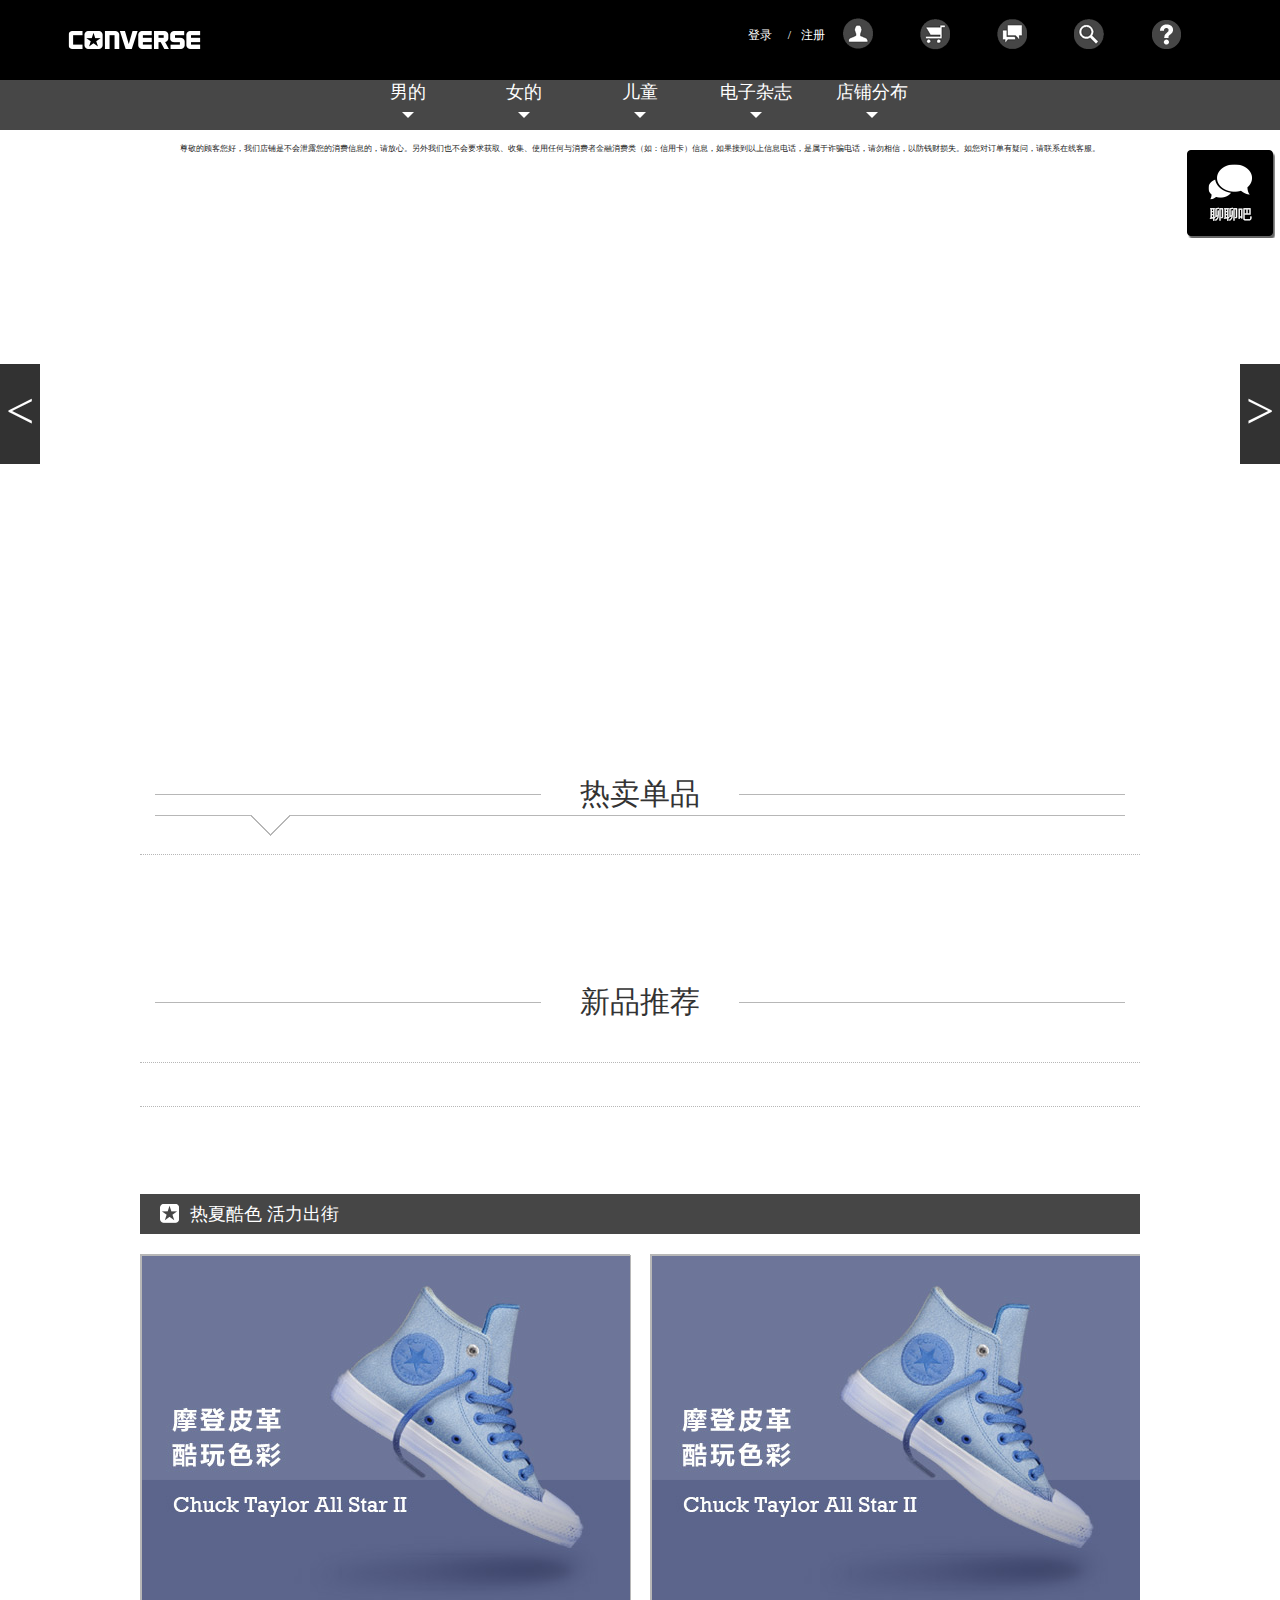
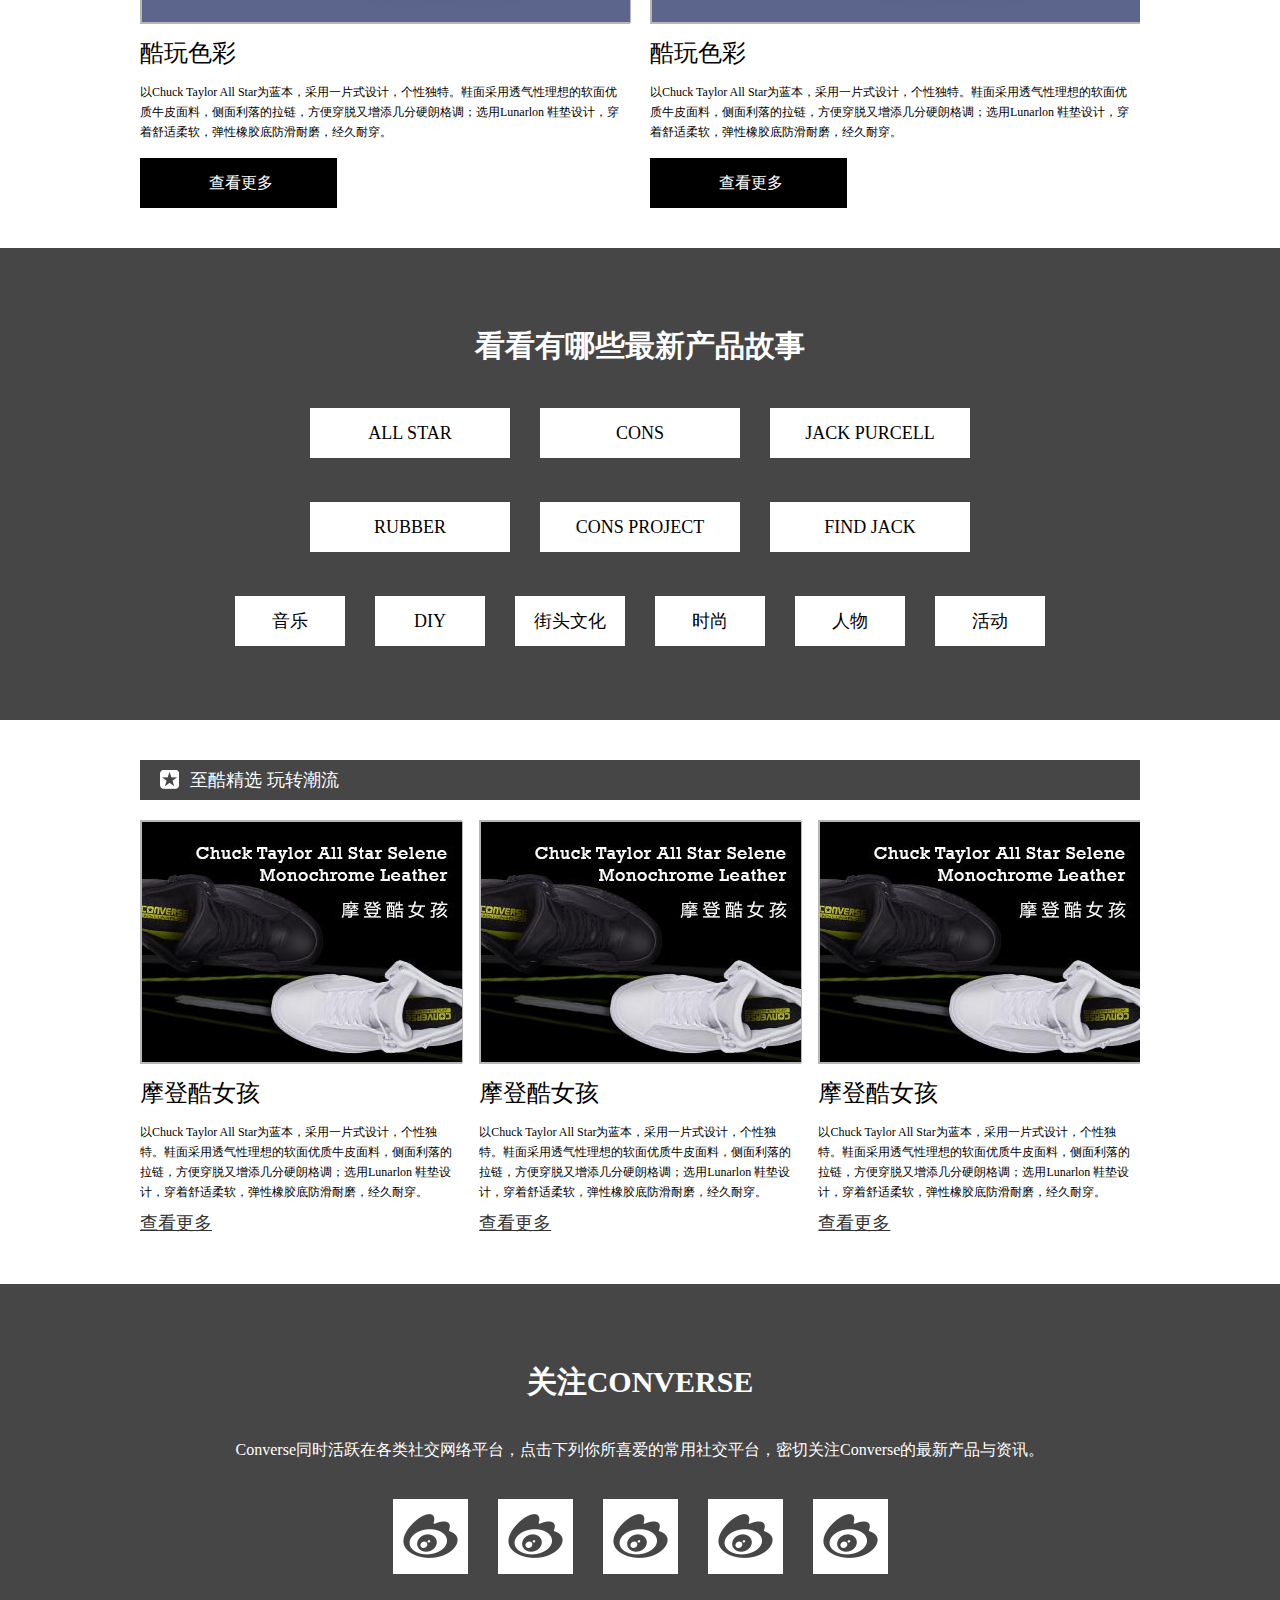
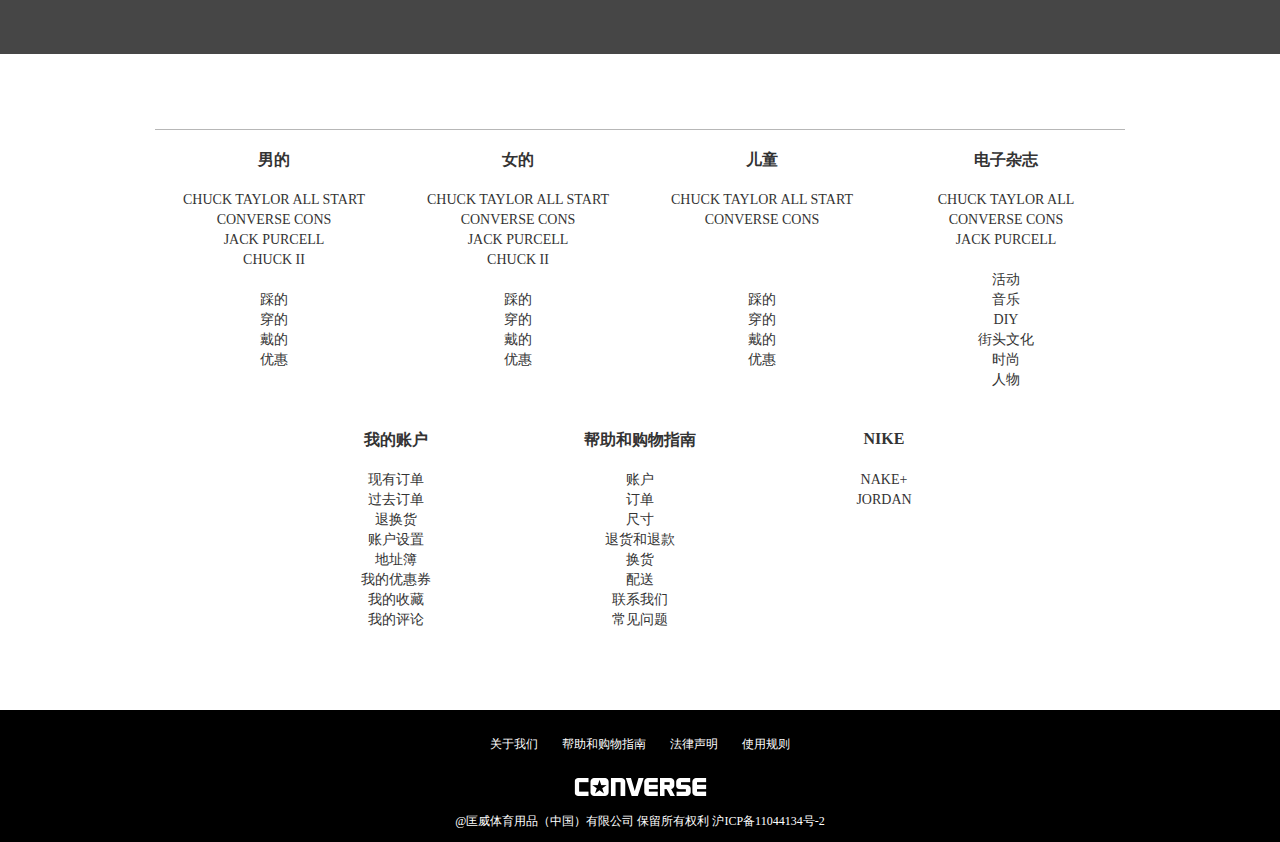
==== commit 6fae644e: "五次修改" ====
--- a/converse/index.html
+++ b/converse/index.html
@@ -10,8 +10,8 @@
 		<script type="text/javascript" src = "js/jquery-1.11.3.js"></script>
 		<script type="text/javascript" src = "js/jquery.cookie.js"></script>
 		<script type="text/javascript" src = "js/getjson.js"></script>
-		<script type="text/javascript" src = "js/banner.js"></script>
-		<script type="text/javascript" src = "js/topsport.js"></script>
+		
+		
 		<script type="text/javascript" src = 'js/hot.js'></script>
 		
 		<script type="text/javascript" src="js/login.js"></script>
@@ -25,6 +25,7 @@
 	</head>
 	<body>
 		<div class = "nav_shadow"></div>
+		
 		<div class = "bgall"></div>
 		<div class = "nav">
 			<div class = "nav_top">
@@ -357,6 +358,7 @@
 				</div>
 			</div>
 		</div>
+		<script type="text/javascript" src = "js/topsport.js"></script>
 		<div class = "state">
 			<a href="" style = "color: #222; font-size: 8px; ">尊敬的顾客您好，我们店铺是不会泄露您的消费信息的，请放心。另外我们也不会要求获取、收集、使用任何与消费者金融消费类（如：信用卡）信息，如果接到以上信息电话，是属于诈骗电话，请勿相信，以防钱财损失。如您对订单有疑问，请联系在线客服。</a>
 		</div>
@@ -371,6 +373,7 @@
 			<div class = "bLeft">&lt;</div>
 			<div class = "bRight">&gt;</div>
 		</div>
+		<script type="text/javascript" src = "js/banner.js"></script>
 		<div class = "main">
 			<div class = "tit">
 				<h4>热卖单品</h4>
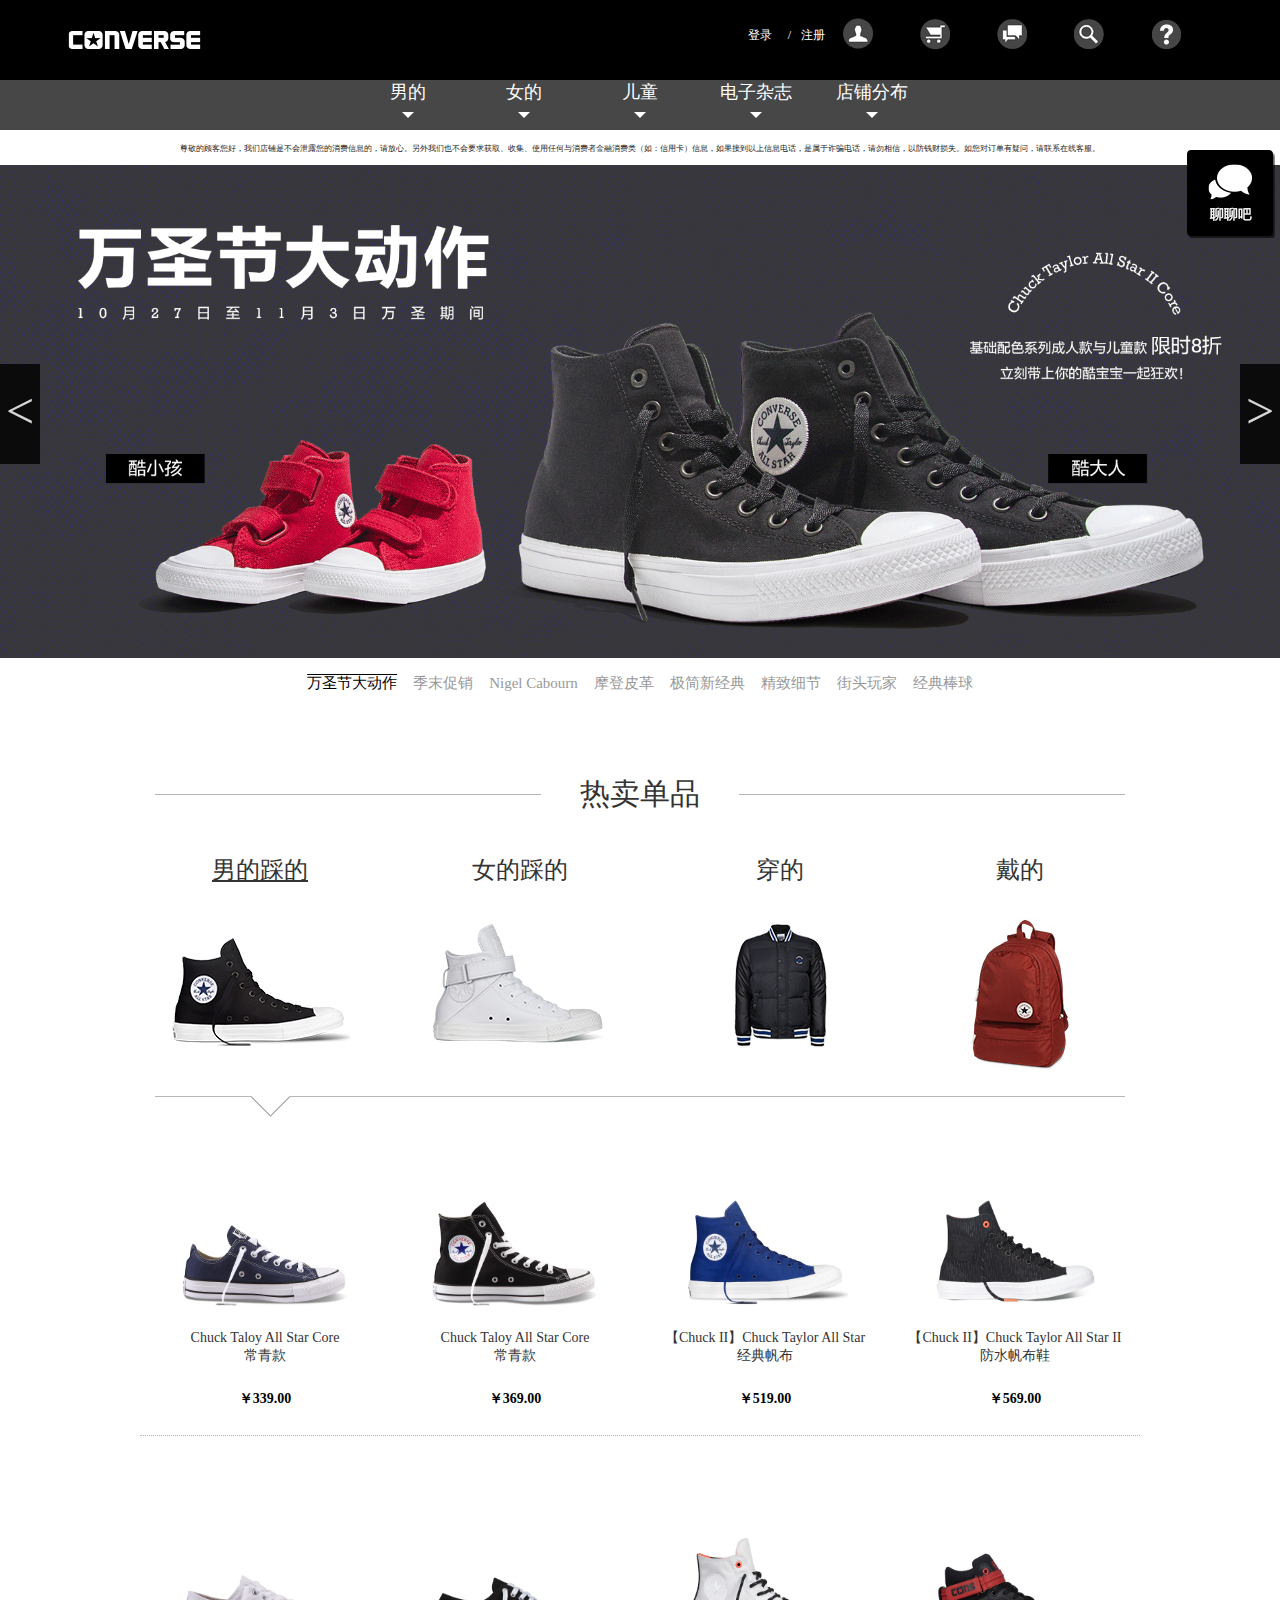
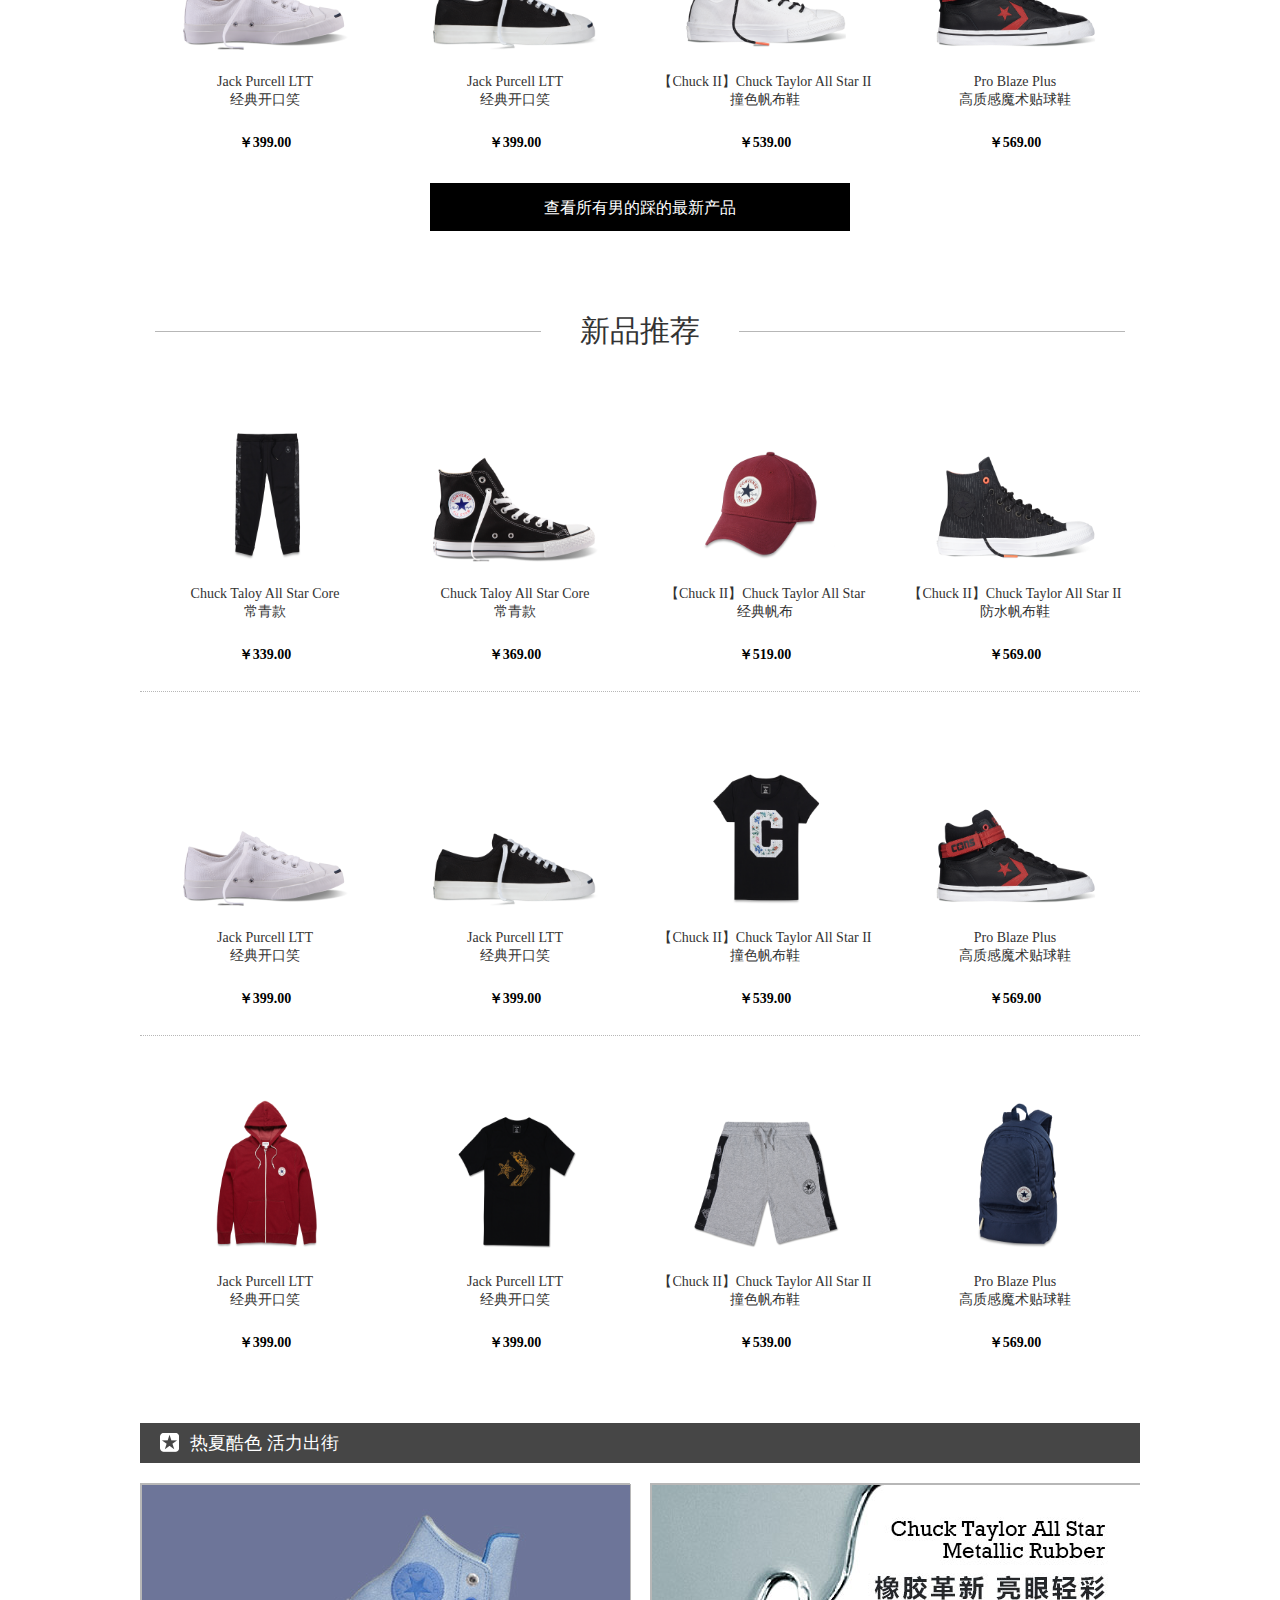
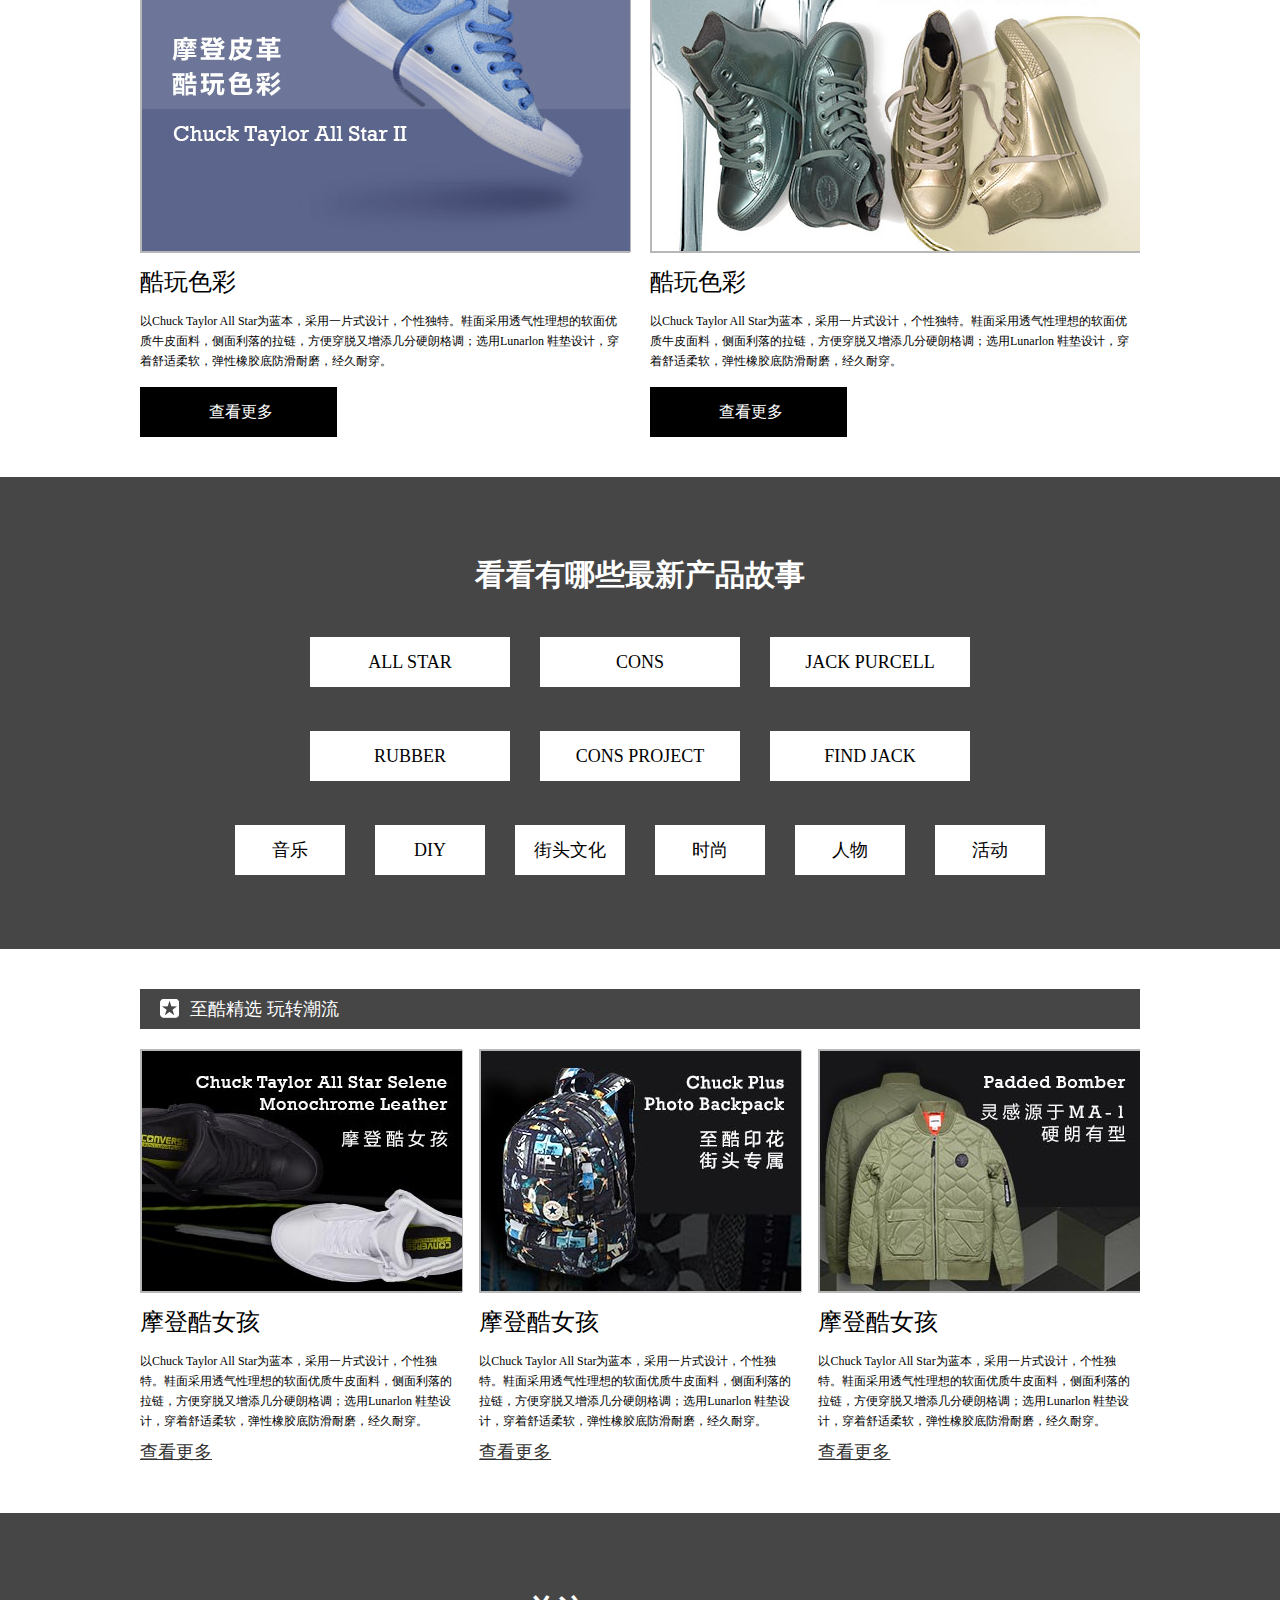
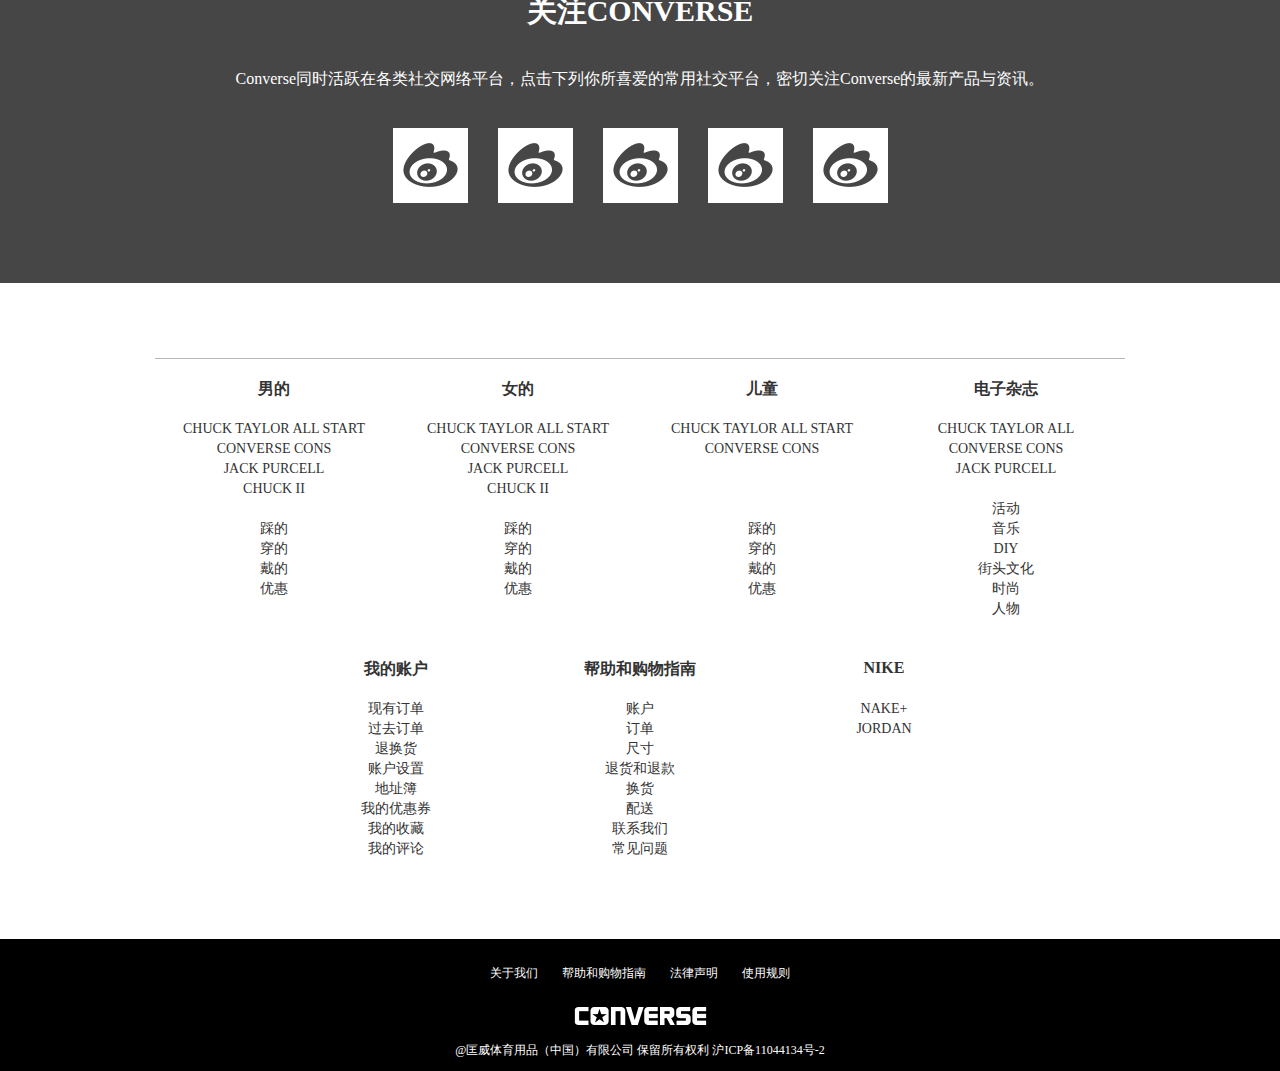
==== commit 314f857f: "购物车完成" ====
--- a/converse/index.html
+++ b/converse/index.html
@@ -12,7 +12,6 @@
 		<script type="text/javascript" src = "js/getjson.js"></script>
 		
 		
-		<script type="text/javascript" src = 'js/hot.js'></script>
 		
 		<script type="text/javascript" src="js/login.js"></script>
 		
@@ -383,7 +382,7 @@
 					
 				</div>
 				<div class = "main_line">
-					<div class = "boult"></div>
+					<div class = "boult" style="left: 12%;"></div>
 				</div>
 				<div class = "mt_0 mton">
 					<div class = "hot1">
@@ -413,6 +412,7 @@
 			<div class = "btn-bom">
 			</div>
 		</div>
+		<script type="text/javascript" src = 'js/hot.js'></script>
 		<div class = "main">
 			<div class = "tit">
 				<h4>新品推荐</h4>
@@ -449,7 +449,7 @@
 			</div>
 			<div class = "ctm" style = "float: right; margin-right: 2px;">
 				<a href="" class = "igc">
-					<img src="img/hp-touts-161001.jpg"/>
+					<img src="img/touts-ftw-160901.jpg"/>
 					<div class = "ighov">
 					</div>
 				</a>
@@ -505,7 +505,7 @@
 			</div>
 			<div class = "cbs">
 				<a href="" class = "igc">
-					<img src="img/bottom-touts-ftw-161001.jpg"/>
+					<img src="img/bottom-touts-bag-161001.jpg"/>
 					<div class = "ighov">
 					</div>
 				</a>
@@ -519,7 +519,7 @@
 			</div>
 			<div class = "cbs">
 				<a href="" class = "igc">
-					<img src="img/bottom-touts-ftw-161001.jpg"/>
+					<img src="img/bottom-touts-outwear-161001.jpg"/>
 					<div class = "ighov">
 					</div>
 				</a>
